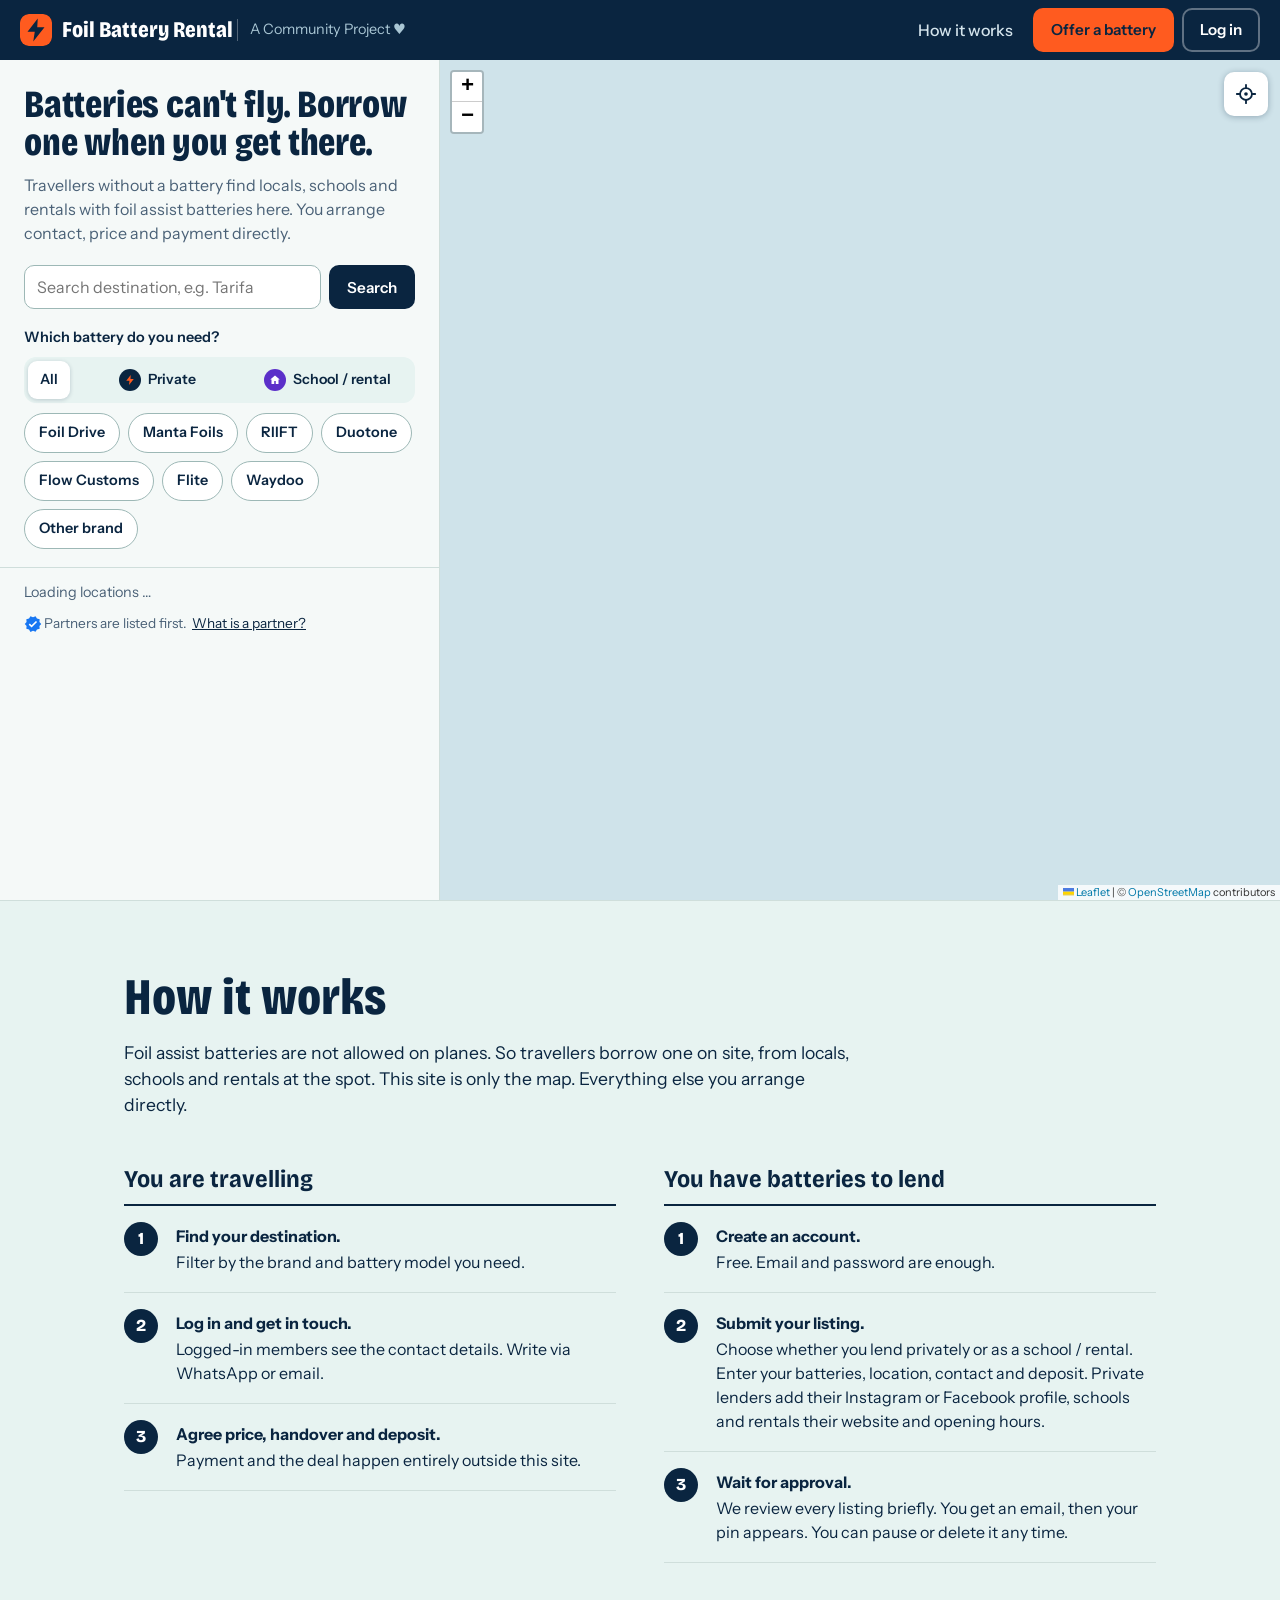
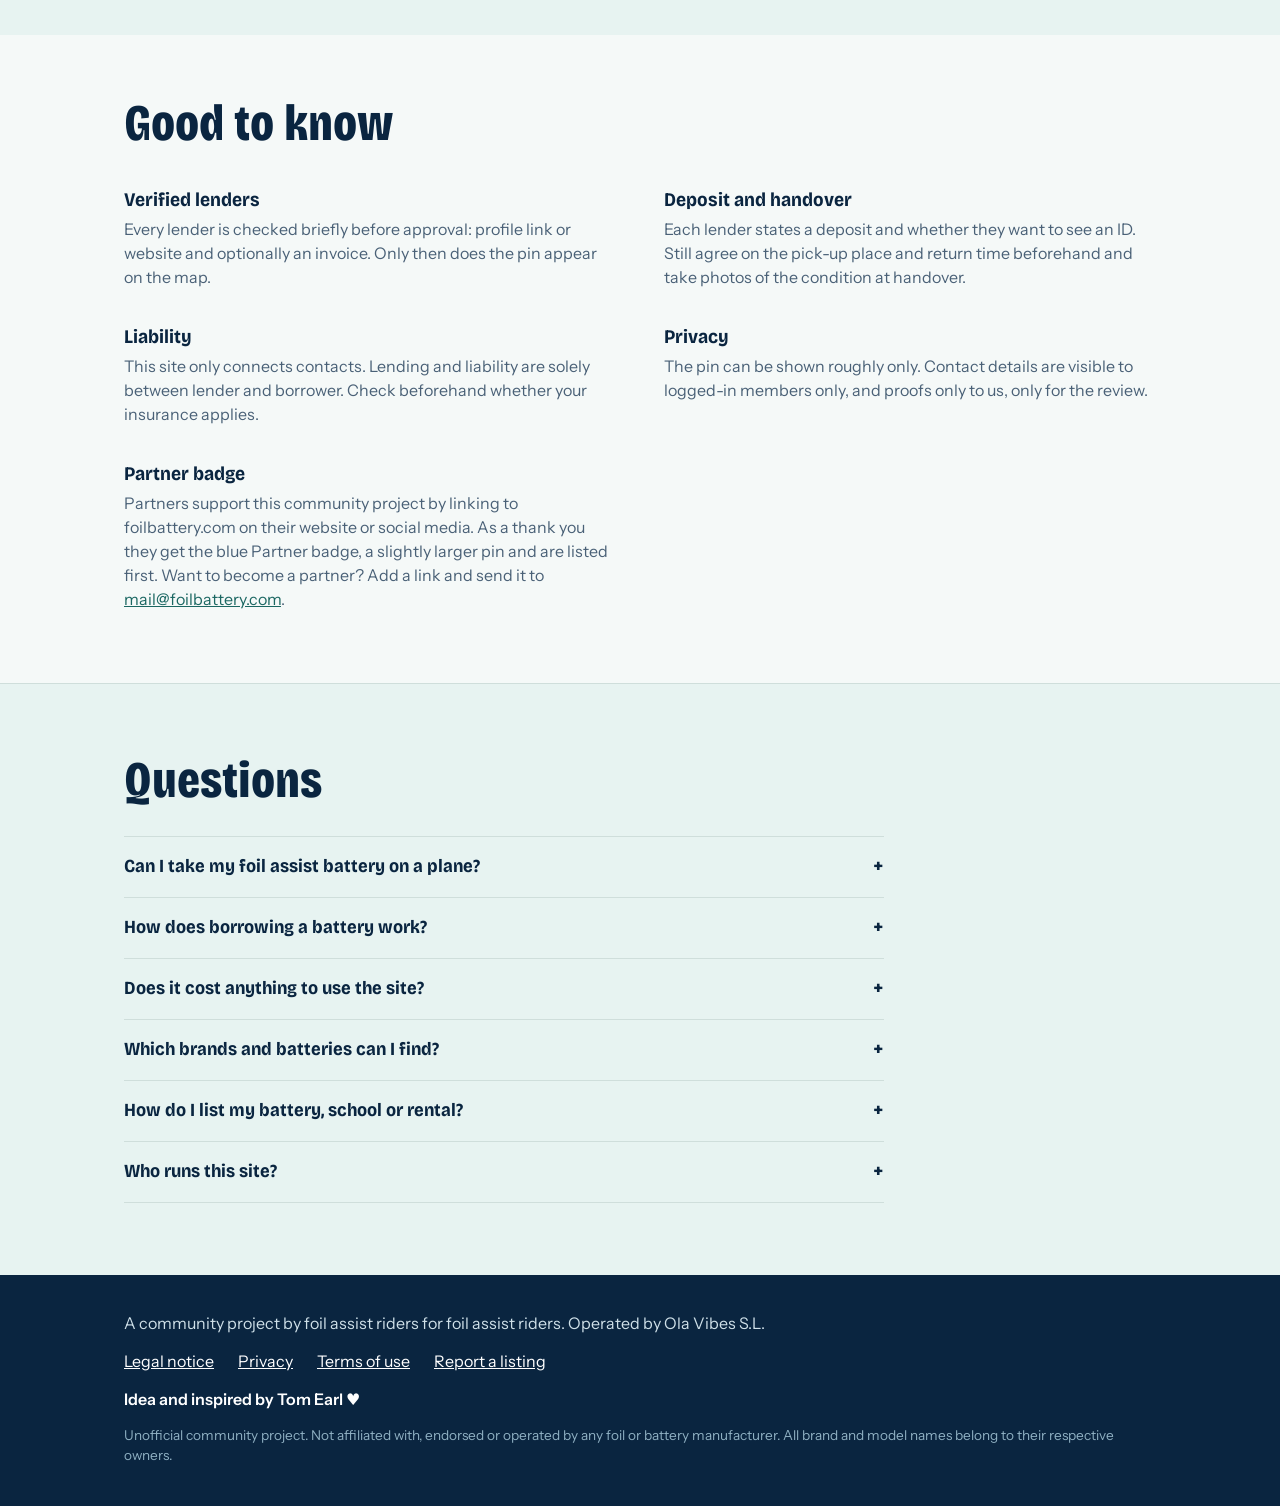
==== previewfordominic/index.html @ 401e4821 "Coming soon page at the root, site moved to /previewfordominic/ Co-Authored-By: Claude Opus 5.5 <nor" ====
<!doctype html>
<html lang="en">
<head>
  <meta charset="utf-8">
  <meta name="viewport" content="width=device-width, initial-scale=1, viewport-fit=cover">
  <title>Foil Battery Rental – borrow a foil assist battery at your destination</title>
  <meta name="description" content="Foil assist batteries can&#x27;t go on a plane. Find verified owners, schools and rentals on this map who lend a battery at your holiday spot – Foil Drive, Manta, RIIFT, Duotone, Flite, Waydoo and more.">
  <meta name="theme-color" content="#0a2540">
  <meta name="robots" content="noindex, nofollow">
  <link rel="canonical" href="https://foilbattery.com/previewfordominic/">
  <meta property="og:type" content="website">
  <meta property="og:site_name" content="Foil Battery Rental">
  <meta property="og:url" content="https://foilbattery.com/previewfordominic/">
  <meta property="og:title" content="Foil Battery Rental – A Community Project">
  <meta property="og:description" content="Foil assist batteries can't fly. Find locals, schools and rentals who lend a battery at your destination.">
  <meta property="og:image" content="https://foilbattery.com/previewfordominic/assets/img/og-image.png">
  <meta property="og:image:width" content="1200">
  <meta property="og:image:height" content="630">
  <meta name="twitter:card" content="summary_large_image">
  <link rel="icon" href="assets/img/favicon.svg" type="image/svg+xml">
  <link rel="stylesheet" href="assets/vendor/leaflet/leaflet.css">
  <link rel="stylesheet" href="assets/vendor/markercluster/MarkerCluster.css">
  <link rel="stylesheet" href="assets/css/fonts.css">
  <link rel="stylesheet" href="assets/css/app.css">
</head>
<body>
  <a class="skip" href="#map" data-i18n="skip">Skip to map</a>

  <header class="topbar">
    <a class="brand" href="#top" data-i18n-attr="aria-label:brand.aria" aria-label="Foil Battery Rental, home">
      <img src="assets/img/favicon.svg" alt="" width="32" height="32">
      <span class="brand-text">
        <span class="brand-name">Foil Battery Rental</span>
        <span class="brand-sub" data-i18n="brand.sub">A Community Project ♥</span>
      </span>
    </a>
    <nav class="nav" data-i18n-attr="aria-label:nav.aria" aria-label="Main navigation">
      <a class="nav-link" href="#so-gehts" data-i18n="nav.how">How it works</a>
      <span class="who" id="who" hidden></span>
      <button type="button" class="btn btn-accent" id="btn-offer"><span class="long" data-i18n="nav.offer">Offer a battery</span><span class="short" data-i18n="nav.offer_s">Offer</span></button>
      <button type="button" class="btn btn-ghost" id="btn-account" data-i18n="nav.login">Log in</button>
    </nav>
  </header>

  <div class="demo-banner" id="demo-banner" hidden>
    <p data-i18n-html="demo.banner"><strong>Demo mode.</strong> The locations are made up and your entries stay in this browser only. For live use, add Supabase to <code>assets/js/config.js</code>.</p>
    <button type="button" class="link-btn" id="demo-close" data-i18n="demo.hide">Hide</button>
  </div>

  <main class="shell" id="top" data-view="map">
    <aside class="panel" id="panel" data-i18n-attr="aria-label:panel.aria" aria-label="Search and results">
      <div class="panel-top">
        <div class="intro">
          <h1 data-i18n="intro.h1">Batteries can't fly. Borrow one when you get there.</h1>
          <p data-i18n="intro.p">Travellers without a battery find locals, schools and rentals with foil assist batteries here. You arrange contact, price and payment directly.</p>
        </div>

        <form class="search" id="search" role="search" autocomplete="off">
          <label class="sr-only" for="q" data-i18n="search.label">Search destination</label>
          <input class="input" id="q" name="q" type="search" data-i18n-attr="placeholder:search.ph" placeholder="Search destination, e.g. Tarifa" enterkeyhint="search">
          <button class="btn btn-primary" id="search-btn" type="submit" data-i18n="search.btn">Search</button>
        </form>
        <p class="search-msg" id="search-msg" role="status" hidden></p>

        <fieldset class="filters" id="filters">
          <legend data-i18n="filters.legend">Which battery do you need?</legend>
          <div class="kind-seg" id="kind-seg" role="radiogroup" data-i18n-attr="aria-label:filters.kind" aria-label="Lender type">
            <label><input type="radio" name="kind-filter" value="" checked><span data-i18n="kind.all">All</span></label>
            <label><input type="radio" name="kind-filter" value="private"><span><i class="dot dot-private"><svg viewBox="0 0 24 24" aria-hidden="true"><path fill="currentColor" d="M13.4 2 4.5 13.6H11L10 22l9.5-12H13z"/></svg></i><span data-i18n="kind.private">Private</span></span></label>
            <label><input type="radio" name="kind-filter" value="pro"><span><i class="dot dot-pro"><svg viewBox="0 0 24 24" aria-hidden="true"><path fill="currentColor" d="M12 3 2.5 11H5v9h5.5v-6h3v6H19v-9h2.5z"/></svg></i><span data-i18n="kind.pro">School / rental</span></span></label>
          </div>
          <div class="chips" id="brand-chips" role="group" data-i18n-attr="aria-label:filters.brand" aria-label="Brand"></div>
          <div class="chips chips-models" id="model-chips" role="group" data-i18n-attr="aria-label:filters.model" aria-label="Model" hidden></div>
        </fieldset>
      </div>

      <div class="list-wrap" id="list-wrap">
        <div class="results-head">
          <p id="count" role="status">Lade Standorte …</p>
          <button type="button" class="link-btn" id="reset-filters" data-i18n="filters.reset" hidden>Reset filters</button>
        </div>
        <p class="partner-note" id="partner-note" hidden><span class="partner-badge" id="partner-note-icon" aria-hidden="true"></span> <span data-i18n="partner.list_note">Partners are listed first.</span> <a href="#know-partner" data-i18n="partner.more">What is a partner?</a></p>
        <div class="list-status" id="list-status" hidden></div>
        <ol class="list" id="list"></ol>
      </div>
    </aside>

    <section class="mapwrap" data-i18n-attr="aria-label:map.aria" aria-label="Map of rental locations">
      <div id="map" role="application" data-i18n-attr="aria-label:map.label" aria-label="Map"></div>
      <button type="button" class="map-btn" id="locate" data-i18n-attr="aria-label:map.locate;title:map.locate_title" aria-label="Jump to my location" title="My location"></button>
    </section>

    <button type="button" class="view-toggle" id="view-toggle"></button>

    <article class="detail" id="detail" aria-labelledby="detail-title" hidden></article>
  </main>

  <section class="info" id="so-gehts" aria-labelledby="info-title">
    <div class="info-inner">
      <h2 id="info-title" data-i18n="info.title">How it works</h2>
      <p class="info-lead" data-i18n="info.lead">Foil assist batteries are not allowed on planes. So travellers borrow one on site, from locals, schools and rentals at the spot. This site is only the map. Everything else you arrange directly.</p>

      <div class="flows">
        <div class="flow">
          <h3 data-i18n="flow.travel.h">You are travelling</h3>
          <ol class="steps">
            <li><strong data-i18n="flow.travel.1h">Find your destination.</strong> <span data-i18n="flow.travel.1p">Filter by the brand and battery model you need.</span></li>
            <li><strong data-i18n="flow.travel.2h">Log in and get in touch.</strong> <span data-i18n="flow.travel.2p">Logged-in members see the contact details. Write via WhatsApp or email.</span></li>
            <li><strong data-i18n="flow.travel.3h">Agree price, handover and deposit.</strong> <span data-i18n="flow.travel.3p">Payment and the deal happen entirely outside this site.</span></li>
          </ol>
        </div>
        <div class="flow">
          <h3 data-i18n="flow.local.h">You have batteries to lend</h3>
          <ol class="steps">
            <li><strong data-i18n="flow.local.1h">Create an account.</strong> <span data-i18n="flow.local.1p">Free. Email and password are enough.</span></li>
            <li><strong data-i18n="flow.local.2h">Submit your listing.</strong> <span data-i18n="flow.local.2p">Choose whether you lend privately or as a school / rental. Enter your batteries, location, contact and deposit. Private lenders add their Instagram or Facebook profile, schools and rentals their website and opening hours.</span></li>
            <li><strong data-i18n="flow.local.3h">Wait for approval.</strong> <span data-i18n="flow.local.3p">We review every listing briefly. You get an email, then your pin appears. You can pause or delete it any time.</span></li>
          </ol>
        </div>
      </div>
    </div>
  </section>

  <section class="know" aria-labelledby="know-title">
    <div class="info-inner">
      <h2 id="know-title" data-i18n="know.title">Good to know</h2>
      <dl class="know-grid">
        <div>
          <dt data-i18n="know.verified.dt">Verified lenders</dt>
          <dd data-i18n="know.verified.dd">Every lender is checked briefly before approval: profile link or website and optionally an invoice. Only then does the pin appear on the map.</dd>
        </div>
        <div>
          <dt data-i18n="know.deposit.dt">Deposit and handover</dt>
          <dd data-i18n="know.deposit.dd">Each lender states a deposit and whether they want to see an ID. Still agree on the pick-up place and return time beforehand and take photos of the condition at handover.</dd>
        </div>
        <div>
          <dt data-i18n="know.liability.dt">Liability</dt>
          <dd data-i18n="know.liability.dd">This site only connects contacts. Lending and liability are solely between lender and borrower. Check beforehand whether your insurance applies.</dd>
        </div>
        <div>
          <dt data-i18n="know.privacy.dt">Privacy</dt>
          <dd data-i18n="know.privacy.dd">The pin can be shown roughly only. Contact details are visible to logged-in members only, and proofs only to us, only for the review.</dd>
        </div>
        <div id="know-partner" hidden>
          <dt data-i18n="know.partner.dt">Partner badge</dt>
          <dd data-i18n-html="know.partner.dd">Partners support this community project by linking to foilbattery.com on their website or social media. As a thank you they get the blue Partner badge, a slightly larger pin and are listed first. Want to become a partner? Add a link and send it to <a href="mailto:mail@foilbattery.com">mail@foilbattery.com</a>.</dd>
        </div>
      </dl>
    </div>
  </section>

  <section class="faq" aria-labelledby="faq-title">
    <div class="info-inner">
      <h2 id="faq-title">Questions</h2>
      <div class="faq-list">
        <details>
          <summary>Can I take my foil assist battery on a plane?</summary>
          <p>Usually not. Foil assist batteries are lithium-ion packs far above what airlines allow (typically 100 Wh, or 160 Wh with airline approval). That is why riders borrow a battery at their destination instead.</p>
        </details>
        <details>
          <summary>How does borrowing a battery work?</summary>
          <p>Search your destination on the map and filter by brand and battery model. Log in to see the lender&#x27;s contact details, then message them via WhatsApp or email. Price, deposit and handover are agreed directly between you.</p>
        </details>
        <details>
          <summary>Does it cost anything to use the site?</summary>
          <p>No. Searching, listing and contacting lenders is free. This site takes no fees and handles no payments.</p>
        </details>
        <details>
          <summary>Which brands and batteries can I find?</summary>
          <p>Foil Drive, Manta Foils, RIIFT, Duotone, Flow Customs, Flite, Waydoo and other foil assist and eFoil batteries. Lenders can also add models that are not in the list.</p>
        </details>
        <details>
          <summary>How do I list my battery, school or rental?</summary>
          <p>Create a free account, choose private or school / rental, and add your batteries, location and contact details. We review every listing by hand before it appears on the map.</p>
        </details>
        <details>
          <summary>Who runs this site?</summary>
          <p>An unofficial community project by foil assist riders, operated by Ola Vibes S.L. in El Médano, Tenerife. It is not affiliated with any manufacturer.</p>
        </details>
      </div>
    </div>
  </section>

  <footer class="footer">
    <div class="info-inner footer-inner">
      <p data-i18n="footer.tag">A community project by foil assist riders for foil assist riders. Operated by Ola Vibes S.L.</p>
      <ul class="footer-links">
        <li><a href="impressum.html" data-i18n="footer.imprint">Legal notice</a></li>
        <li><a href="datenschutz.html" data-i18n="footer.privacy">Privacy</a></li>
        <li><a href="terms.html" data-i18n="footer.terms">Terms of use</a></li>
        <li id="report-li" hidden><a id="report-link" href="#" data-i18n="footer.report">Report a listing</a></li>
      </ul>
      <p class="footer-dedication" data-i18n="footer.dedication">Idea and inspired by Tom Earl ♥</p>
      <p class="footer-small" data-i18n="footer.marks">Unofficial community project. Not affiliated with, endorsed or operated by any foil or battery manufacturer. All brand and model names belong to their respective owners.</p>
    </div>
  </footer>

  <!-- Anmelden / Registrieren -->
  <dialog id="dlg-auth" aria-labelledby="auth-title">
    <form class="dlg" id="auth-form" novalidate>
      <div class="dlg-head">
        <h2 id="auth-title">Log in</h2>
        <button type="button" class="icon-btn" data-close data-i18n-attr="aria-label:auth.close" aria-label="Close"></button>
      </div>
      <div class="dlg-body">
        <p class="muted" id="auth-intro" hidden></p>
        <div class="seg" id="auth-seg" role="radiogroup" data-i18n-attr="aria-label:auth.seg_aria" aria-label="Log in or sign up">
          <label><input type="radio" name="auth-mode" value="login" checked><span data-i18n="auth.tab.login">Log in</span></label>
          <label><input type="radio" name="auth-mode" value="signup"><span data-i18n="auth.tab.signup">Sign up</span></label>
        </div>
        <div class="field" id="fld-email">
          <label for="auth-email" data-i18n="auth.email">Email</label>
          <input class="input" id="auth-email" type="email" autocomplete="email" inputmode="email" aria-describedby="err-auth-email">
          <p class="err" id="err-auth-email" hidden></p>
        </div>
        <div class="field" id="fld-pw">
          <label for="auth-pw" id="auth-pw-label" data-i18n="auth.pw">Password</label>
          <input class="input" id="auth-pw" type="password" autocomplete="current-password" aria-describedby="hint-auth-pw err-auth-pw">
          <p class="hint" id="hint-auth-pw" data-i18n="auth.pw_hint">At least 8 characters.</p>
          <p class="err" id="err-auth-pw" hidden></p>
        </div>
        <div class="terms" id="fld-terms" hidden>
          <label class="check check-plain">
            <input type="checkbox" id="auth-terms" aria-describedby="err-auth-terms">
            <span data-i18n-html="auth.terms">I understand: this site only connects contacts. Lending, payment and liability are solely between users, Ola Vibes S.L. is not involved. I accept the <a href="terms.html" target="_blank" rel="noopener">terms of use</a> and the <a href="datenschutz.html" target="_blank" rel="noopener">privacy policy</a>.</span>
          </label>
          <p class="err" id="err-auth-terms" hidden></p>
        </div>
        <p class="msg" id="auth-msg" role="status" hidden></p>
        <button type="button" class="link-btn" id="auth-forgot" data-i18n="auth.forgot">Forgot password?</button>
      </div>
      <div class="dlg-foot">
        <button type="submit" class="btn btn-primary" id="auth-submit">Log in</button>
      </div>
    </form>
  </dialog>

  <!-- Angebot anlegen / bearbeiten -->
  <dialog id="dlg-offer" aria-labelledby="offer-title">
    <form class="dlg" id="offer-form" novalidate>
      <div class="dlg-head">
        <h2 id="offer-title">Offer batteries</h2>
        <button type="button" class="icon-btn" data-close data-i18n-attr="aria-label:auth.close" aria-label="Close"></button>
      </div>

      <div class="dlg-body">
        <div class="status-box" id="offer-status" role="status" hidden></div>

        <section class="sect" aria-labelledby="s-kind">
          <h3 id="s-kind" data-i18n="offer.kind.h">Who is lending?</h3>
          <div class="kind-pick" id="kind-pick" role="radiogroup" aria-labelledby="s-kind">
            <label class="kind-opt">
              <input type="radio" name="offer-kind" value="private" checked>
              <span><strong><i class="dot dot-private"><svg viewBox="0 0 24 24" aria-hidden="true"><path fill="currentColor" d="M13.4 2 4.5 13.6H11L10 22l9.5-12H13z"/></svg></i><span data-i18n="offer.kind.private">Private</span></strong>
                <small data-i18n="offer.kind.private_hint">I lend my own batteries.</small></span>
            </label>
            <label class="kind-opt">
              <input type="radio" name="offer-kind" value="pro">
              <span><strong><i class="dot dot-pro"><svg viewBox="0 0 24 24" aria-hidden="true"><path fill="currentColor" d="M12 3 2.5 11H5v9h5.5v-6h3v6H19v-9h2.5z"/></svg></i><span data-i18n="offer.kind.pro">School / rental</span></strong>
                <small data-i18n="offer.kind.pro_hint">I run a foil school or a rental.</small></span>
            </label>
          </div>
        </section>

        <section class="sect" aria-labelledby="s-bat">
          <h3 id="s-bat" data-i18n="offer.bat.h">Which batteries do you lend?</h3>
          <p class="hint" data-i18n="offer.bat.hint">Choose brand and model. Prices are optional; without a price the map shows “On request”.</p>
          <div class="field field-inline">
            <label for="f-currency" data-i18n="offer.currency">Currency</label>
            <select class="input" id="f-currency"></select>
          </div>
          <div class="bat-rows" id="bat-rows"></div>
          <button type="button" class="btn btn-quiet bat-add" id="bat-add" data-i18n="offer.bat.add">Add another battery</button>
          <p class="err" id="err-batteries" hidden></p>
        </section>

        <section class="sect" aria-labelledby="s-dep">
          <h3 id="s-dep" data-i18n="offer.dep.h">Deposit</h3>
          <p class="hint" data-i18n="offer.dep.hint">Leave empty = by arrangement. 0 = no deposit.</p>
          <div class="field field-inline">
            <label for="f-deposit" data-i18n="offer.dep.amount">Deposit amount</label>
            <div class="money money-wide">
              <input class="input" id="f-deposit" type="text" inputmode="decimal" autocomplete="off" aria-describedby="err-deposit">
              <span id="deposit-unit"></span>
            </div>
          </div>
          <p class="err" id="err-deposit" hidden></p>
          <label class="check">
            <input type="checkbox" id="f-idcheck">
            <span><span data-i18n="offer.dep.id">ID is shown at handover</span>
              <small data-i18n="offer.dep.id_hint">The borrower shows their ID at handover. You do not keep it.</small>
            </span>
          </label>
        </section>

        <section class="sect" aria-labelledby="s-loc">
          <h3 id="s-loc" data-i18n="offer.loc.h">Where is it?</h3>
          <p class="hint" data-i18n="offer.loc.hint">Search for a place or tap the map. Do not put the pin on your front door, the area is enough.</p>
          <div class="pick-search">
            <label class="sr-only" for="f-search" data-i18n="offer.loc.search_label">Search place or address</label>
            <input class="input" id="f-search" type="search" data-i18n-attr="placeholder:offer.loc.search_label" placeholder="Search place or address" autocomplete="off">
            <button type="button" class="btn btn-quiet" id="btn-pick-search" data-i18n="offer.loc.search_btn">Search</button>
            <button type="button" class="btn btn-quiet" id="btn-pick-locate" data-i18n="offer.loc.locate">My location</button>
          </div>
          <p class="hint" id="pick-msg" role="status" hidden></p>
          <div id="pick-map" data-i18n-attr="aria-label:offer.loc.map_aria" aria-label="Map for placing the pin"></div>
          <p class="err" id="err-location" hidden></p>

          <div class="field">
            <label for="f-place" data-i18n="offer.place.label">Display name of the place</label>
            <input class="input" id="f-place" type="text" maxlength="120" data-i18n-attr="placeholder:offer.place.ph" placeholder="e.g. Tarifa, Spain" aria-describedby="err-place">
            <p class="err" id="err-place" hidden></p>
          </div>
          <label class="check">
            <input type="checkbox" id="f-approx" checked>
            <span><span data-i18n="offer.approx.label">Show approximate location</span>
              <small data-i18n="offer.approx.hint">On saving, the pin is moved randomly by 200 to 600 m. You share the exact meeting point in chat.</small>
            </span>
          </label>
        </section>

        <section class="sect" aria-labelledby="s-contact">
          <h3 id="s-contact" data-i18n="offer.contact.h">How can people reach you?</h3>
          <p class="hint" data-i18n="offer.contact.hint">At least one of the two. Only logged-in members see your contact details.</p>
          <div class="field">
            <label for="f-wa" data-i18n="offer.wa.label">WhatsApp number</label>
            <input class="input" id="f-wa" type="tel" autocomplete="tel" placeholder="+49 170 1234567" aria-describedby="err-wa">
            <p class="err" id="err-wa" hidden></p>
          </div>
          <div class="field">
            <label for="f-mail" data-i18n="offer.mail.label">Email</label>
            <input class="input" id="f-mail" type="email" autocomplete="email" inputmode="email" aria-describedby="err-mail">
            <p class="err" id="err-mail" hidden></p>
          </div>
          <p class="err" id="err-contact" hidden></p>
        </section>

        <section class="sect" id="sect-pro" aria-labelledby="s-pro" hidden>
          <h3 id="s-pro" data-i18n="offer.pro.h">Your business</h3>
          <p class="hint" data-i18n="offer.pro.hint">Everyone can see these details.</p>
          <div class="field">
            <label for="f-website" data-i18n="offer.pro.website">Website</label>
            <input class="input" id="f-website" type="url" inputmode="url" autocomplete="url" autocapitalize="off" spellcheck="false" placeholder="https://…" maxlength="300" aria-describedby="err-website">
            <p class="err" id="err-website" hidden></p>
          </div>
          <div class="field">
            <label for="f-hours" data-i18n="offer.pro.hours">Opening hours</label>
            <textarea class="input" id="f-hours" rows="2" maxlength="300" data-i18n-attr="placeholder:offer.pro.hours_ph" placeholder="e.g. Mon–Sat 9 am – 6 pm, by arrangement in winter" aria-describedby="err-hours"></textarea>
            <p class="err" id="err-hours" hidden></p>
          </div>
        </section>

        <section class="sect" aria-labelledby="s-proof">
          <h3 id="s-proof" data-i18n="offer.proof.h">Verification</h3>
          <p class="hint" id="proof-hint" data-i18n="offer.proof.hint">So we can see that you really have foil assist batteries. Only we see this, never other users.</p>
          <div class="field">
            <label for="f-proof"><span data-i18n="offer.proof.url.label">Instagram or Facebook profile</span> <span class="opt" id="proof-opt" data-i18n="offer.opt" hidden>(optional)</span></label>
            <input class="input" id="f-proof" type="url" inputmode="url" autocomplete="off" autocapitalize="off" spellcheck="false" placeholder="https://instagram.com/…" aria-describedby="hint-proof err-proof">
            <p class="hint" id="hint-proof" data-i18n="offer.proof.url.hint">Ideally a profile where you can be seen with your battery.</p>
            <p class="err" id="err-proof" hidden></p>
          </div>
          <div class="field">
            <label for="f-file"><span data-i18n="offer.proof.file.label">Invoice from the manufacturer or your dealer</span> <span class="opt" data-i18n="offer.opt">(optional)</span></label>
            <input class="input input-file" id="f-file" type="file" accept="application/pdf,image/jpeg,image/png,.pdf,.jpg,.jpeg,.png" aria-describedby="hint-file err-file">
            <p class="hint" id="hint-file" data-i18n="offer.proof.file.hint">PDF, JPG or PNG, max. 5 MB. Your name must be on it. We delete the file after the review.</p>
            <p class="hint" id="file-current" hidden></p>
            <p class="err" id="err-file" hidden></p>
          </div>
        </section>

        <section class="sect" aria-labelledby="s-info">
          <h3 id="s-info" data-i18n="offer.info.h">What should borrowers know?</h3>
          <div class="field">
            <label for="f-name" id="lbl-name" data-i18n="offer.name.label">Display name</label>
            <input class="input" id="f-name" type="text" maxlength="60" autocomplete="nickname" data-i18n-attr="placeholder:offer.name.ph" placeholder="e.g. Lukas" aria-describedby="err-name">
            <p class="err" id="err-name" hidden></p>
          </div>
          <div class="field">
            <label for="f-notes"><span data-i18n="offer.notes.label">Notes</span> <span class="opt" data-i18n="offer.opt">(optional)</span></label>
            <textarea class="input" id="f-notes" rows="4" maxlength="600" data-i18n-attr="placeholder:offer.notes.ph" placeholder="Pick-up or delivery, times, charger, languages …" aria-describedby="err-notes"></textarea>
            <p class="err" id="err-notes" hidden></p>
          </div>
          <label class="check">
            <input type="checkbox" id="f-active" checked>
            <span><span data-i18n="offer.active.label">Listing is visible</span>
              <small data-i18n="offer.active.hint">Switch off while your batteries are not available.</small>
            </span>
          </label>
        </section>

        <p class="msg msg-error" id="offer-error" role="alert" hidden></p>
      </div>

      <div class="dlg-foot">
        <button type="button" class="btn btn-danger" id="offer-delete" data-i18n="offer.delete" hidden>Delete listing</button>
        <span class="spacer"></span>
        <button type="button" class="btn btn-quiet" data-close data-i18n="offer.cancel">Cancel</button>
        <button type="submit" class="btn btn-primary" id="offer-save">Antrag senden</button>
      </div>
    </form>
  </dialog>

  <div class="toast" id="toast" role="status" aria-live="polite"></div>

  <noscript><p class="noscript">This site needs JavaScript to show the map.</p></noscript>

  <script src="assets/vendor/leaflet/leaflet.js"></script>
  <script src="assets/vendor/markercluster/leaflet.markercluster.js"></script>
  <script src="assets/vendor/supabase/supabase.js"></script>
  <script src="assets/js/config.js"></script>
  <script src="assets/js/i18n.js"></script>
  <script src="assets/js/catalog.js"></script>
  <script src="assets/js/store-demo.js"></script>
  <script src="assets/js/store-supabase.js"></script>
  <script src="assets/js/app.js"></script>
</body>
</html>
---- previewfordominic/assets/vendor/leaflet/leaflet.css ----
/* required styles */

.leaflet-pane,
.leaflet-tile,
.leaflet-marker-icon,
.leaflet-marker-shadow,
.leaflet-tile-container,
.leaflet-pane > svg,
.leaflet-pane > canvas,
.leaflet-zoom-box,
.leaflet-image-layer,
.leaflet-layer {
	position: absolute;
	left: 0;
	top: 0;
	}
.leaflet-container {
	overflow: hidden;
	}
.leaflet-tile,
.leaflet-marker-icon,
.leaflet-marker-shadow {
	-webkit-user-select: none;
	   -moz-user-select: none;
	        user-select: none;
	  -webkit-user-drag: none;
	}
/* Prevents IE11 from highlighting tiles in blue */
.leaflet-tile::selection {
	background: transparent;
}
/* Safari renders non-retina tile on retina better with this, but Chrome is worse */
.leaflet-safari .leaflet-tile {
	image-rendering: -webkit-optimize-contrast;
	}
/* hack that prevents hw layers "stretching" when loading new tiles */
.leaflet-safari .leaflet-tile-container {
	width: 1600px;
	height: 1600px;
	-webkit-transform-origin: 0 0;
	}
.leaflet-marker-icon,
.leaflet-marker-shadow {
	display: block;
	}
/* .leaflet-container svg: reset svg max-width decleration shipped in Joomla! (joomla.org) 3.x */
/* .leaflet-container img: map is broken in FF if you have max-width: 100% on tiles */
.leaflet-container .leaflet-overlay-pane svg {
	max-width: none !important;
	max-height: none !important;
	}
.leaflet-container .leaflet-marker-pane img,
.leaflet-container .leaflet-shadow-pane img,
.leaflet-container .leaflet-tile-pane img,
.leaflet-container img.leaflet-image-layer,
.leaflet-container .leaflet-tile {
	max-width: none !important;
	max-height: none !important;
	width: auto;
	padding: 0;
	}

.leaflet-container img.leaflet-tile {
	/* See: https://bugs.chromium.org/p/chromium/issues/detail?id=600120 */
	mix-blend-mode: plus-lighter;
}

.leaflet-container.leaflet-touch-zoom {
	-ms-touch-action: pan-x pan-y;
	touch-action: pan-x pan-y;
	}
.leaflet-container.leaflet-touch-drag {
	-ms-touch-action: pinch-zoom;
	/* Fallback for FF which doesn't support pinch-zoom */
	touch-action: none;
	touch-action: pinch-zoom;
}
.leaflet-container.leaflet-touch-drag.leaflet-touch-zoom {
	-ms-touch-action: none;
	touch-action: none;
}
.leaflet-container {
	-webkit-tap-highlight-color: transparent;
}
.leaflet-container a {
	-webkit-tap-highlight-color: rgba(51, 181, 229, 0.4);
}
.leaflet-tile {
	filter: inherit;
	visibility: hidden;
	}
.leaflet-tile-loaded {
	visibility: inherit;
	}
.leaflet-zoom-box {
	width: 0;
	height: 0;
	-moz-box-sizing: border-box;
	     box-sizing: border-box;
	z-index: 800;
	}
/* workaround for https://bugzilla.mozilla.org/show_bug.cgi?id=888319 */
.leaflet-overlay-pane svg {
	-moz-user-select: none;
	}

.leaflet-pane         { z-index: 400; }

.leaflet-tile-pane    { z-index: 200; }
.leaflet-overlay-pane { z-index: 400; }
.leaflet-shadow-pane  { z-index: 500; }
.leaflet-marker-pane  { z-index: 600; }
.leaflet-tooltip-pane   { z-index: 650; }
.leaflet-popup-pane   { z-index: 700; }

.leaflet-map-pane canvas { z-index: 100; }
.leaflet-map-pane svg    { z-index: 200; }

.leaflet-vml-shape {
	width: 1px;
	height: 1px;
	}
.lvml {
	behavior: url(#default#VML);
	display: inline-block;
	position: absolute;
	}


/* control positioning */

.leaflet-control {
	position: relative;
	z-index: 800;
	pointer-events: visiblePainted; /* IE 9-10 doesn't have auto */
	pointer-events: auto;
	}
.leaflet-top,
.leaflet-bottom {
	position: absolute;
	z-index: 1000;
	pointer-events: none;
	}
.leaflet-top {
	top: 0;
	}
.leaflet-right {
	right: 0;
	}
.leaflet-bottom {
	bottom: 0;
	}
.leaflet-left {
	left: 0;
	}
.leaflet-control {
	float: left;
	clear: both;
	}
.leaflet-right .leaflet-control {
	float: right;
	}
.leaflet-top .leaflet-control {
	margin-top: 10px;
	}
.leaflet-bottom .leaflet-control {
	margin-bottom: 10px;
	}
.leaflet-left .leaflet-control {
	margin-left: 10px;
	}
.leaflet-right .leaflet-control {
	margin-right: 10px;
	}


/* zoom and fade animations */

.leaflet-fade-anim .leaflet-popup {
	opacity: 0;
	-webkit-transition: opacity 0.2s linear;
	   -moz-transition: opacity 0.2s linear;
	        transition: opacity 0.2s linear;
	}
.leaflet-fade-anim .leaflet-map-pane .leaflet-popup {
	opacity: 1;
	}
.leaflet-zoom-animated {
	-webkit-transform-origin: 0 0;
	    -ms-transform-origin: 0 0;
	        transform-origin: 0 0;
	}
svg.leaflet-zoom-animated {
	will-change: transform;
}

.leaflet-zoom-anim .leaflet-zoom-animated {
	-webkit-transition: -webkit-transform 0.25s cubic-bezier(0,0,0.25,1);
	   -moz-transition:    -moz-transform 0.25s cubic-bezier(0,0,0.25,1);
	        transition:         transform 0.25s cubic-bezier(0,0,0.25,1);
	}
.leaflet-zoom-anim .leaflet-tile,
.leaflet-pan-anim .leaflet-tile {
	-webkit-transition: none;
	   -moz-transition: none;
	        transition: none;
	}

.leaflet-zoom-anim .leaflet-zoom-hide {
	visibility: hidden;
	}


/* cursors */

.leaflet-interactive {
	cursor: pointer;
	}
.leaflet-grab {
	cursor: -webkit-grab;
	cursor:    -moz-grab;
	cursor:         grab;
	}
.leaflet-crosshair,
.leaflet-crosshair .leaflet-interactive {
	cursor: crosshair;
	}
.leaflet-popup-pane,
.leaflet-control {
	cursor: auto;
	}
.leaflet-dragging .leaflet-grab,
.leaflet-dragging .leaflet-grab .leaflet-interactive,
.leaflet-dragging .leaflet-marker-draggable {
	cursor: move;
	cursor: -webkit-grabbing;
	cursor:    -moz-grabbing;
	cursor:         grabbing;
	}

/* marker & overlays interactivity */
.leaflet-marker-icon,
.leaflet-marker-shadow,
.leaflet-image-layer,
.leaflet-pane > svg path,
.leaflet-tile-container {
	pointer-events: none;
	}

.leaflet-marker-icon.leaflet-interactive,
.leaflet-image-layer.leaflet-interactive,
.leaflet-pane > svg path.leaflet-interactive,
svg.leaflet-image-layer.leaflet-interactive path {
	pointer-events: visiblePainted; /* IE 9-10 doesn't have auto */
	pointer-events: auto;
	}

/* visual tweaks */

.leaflet-container {
	background: #ddd;
	outline-offset: 1px;
	}
.leaflet-container a {
	color: #0078A8;
	}
.leaflet-zoom-box {
	border: 2px dotted #38f;
	background: rgba(255,255,255,0.5);
	}


/* general typography */
.leaflet-container {
	font-family: "Helvetica Neue", Arial, Helvetica, sans-serif;
	font-size: 12px;
	font-size: 0.75rem;
	line-height: 1.5;
	}


/* general toolbar styles */

.leaflet-bar {
	box-shadow: 0 1px 5px rgba(0,0,0,0.65);
	border-radius: 4px;
	}
.leaflet-bar a {
	background-color: #fff;
	border-bottom: 1px solid #ccc;
	width: 26px;
	height: 26px;
	line-height: 26px;
	display: block;
	text-align: center;
	text-decoration: none;
	color: black;
	}
.leaflet-bar a,
.leaflet-control-layers-toggle {
	background-position: 50% 50%;
	background-repeat: no-repeat;
	display: block;
	}
.leaflet-bar a:hover,
.leaflet-bar a:focus {
	background-color: #f4f4f4;
	}
.leaflet-bar a:first-child {
	border-top-left-radius: 4px;
	border-top-right-radius: 4px;
	}
.leaflet-bar a:last-child {
	border-bottom-left-radius: 4px;
	border-bottom-right-radius: 4px;
	border-bottom: none;
	}
.leaflet-bar a.leaflet-disabled {
	cursor: default;
	background-color: #f4f4f4;
	color: #bbb;
	}

.leaflet-touch .leaflet-bar a {
	width: 30px;
	height: 30px;
	line-height: 30px;
	}
.leaflet-touch .leaflet-bar a:first-child {
	border-top-left-radius: 2px;
	border-top-right-radius: 2px;
	}
.leaflet-touch .leaflet-bar a:last-child {
	border-bottom-left-radius: 2px;
	border-bottom-right-radius: 2px;
	}

/* zoom control */

.leaflet-control-zoom-in,
.leaflet-control-zoom-out {
	font: bold 18px 'Lucida Console', Monaco, monospace;
	text-indent: 1px;
	}

.leaflet-touch .leaflet-control-zoom-in, .leaflet-touch .leaflet-control-zoom-out  {
	font-size: 22px;
	}


/* layers control */

.leaflet-control-layers {
	box-shadow: 0 1px 5px rgba(0,0,0,0.4);
	background: #fff;
	border-radius: 5px;
	}
.leaflet-control-layers-toggle {
	background-image: url(images/layers.png);
	width: 36px;
	height: 36px;
	}
.leaflet-retina .leaflet-control-layers-toggle {
	background-image: url(images/layers-2x.png);
	background-size: 26px 26px;
	}
.leaflet-touch .leaflet-control-layers-toggle {
	width: 44px;
	height: 44px;
	}
.leaflet-control-layers .leaflet-control-layers-list,
.leaflet-control-layers-expanded .leaflet-control-layers-toggle {
	display: none;
	}
.leaflet-control-layers-expanded .leaflet-control-layers-list {
	display: block;
	position: relative;
	}
.leaflet-control-layers-expanded {
	padding: 6px 10px 6px 6px;
	color: #333;
	background: #fff;
	}
.leaflet-control-layers-scrollbar {
	overflow-y: scroll;
	overflow-x: hidden;
	padding-right: 5px;
	}
.leaflet-control-layers-selector {
	margin-top: 2px;
	position: relative;
	top: 1px;
	}
.leaflet-control-layers label {
	display: block;
	font-size: 13px;
	font-size: 1.08333em;
	}
.leaflet-control-layers-separator {
	height: 0;
	border-top: 1px solid #ddd;
	margin: 5px -10px 5px -6px;
	}

/* Default icon URLs */
.leaflet-default-icon-path { /* used only in path-guessing heuristic, see L.Icon.Default */
	background-image: url(images/marker-icon.png);
	}


/* attribution and scale controls */

.leaflet-container .leaflet-control-attribution {
	background: #fff;
	background: rgba(255, 255, 255, 0.8);
	margin: 0;
	}
.leaflet-control-attribution,
.leaflet-control-scale-line {
	padding: 0 5px;
	color: #333;
	line-height: 1.4;
	}
.leaflet-control-attribution a {
	text-decoration: none;
	}
.leaflet-control-attribution a:hover,
.leaflet-control-attribution a:focus {
	text-decoration: underline;
	}
.leaflet-attribution-flag {
	display: inline !important;
	vertical-align: baseline !important;
	width: 1em;
	height: 0.6669em;
	}
.leaflet-left .leaflet-control-scale {
	margin-left: 5px;
	}
.leaflet-bottom .leaflet-control-scale {
	margin-bottom: 5px;
	}
.leaflet-control-scale-line {
	border: 2px solid #777;
	border-top: none;
	line-height: 1.1;
	padding: 2px 5px 1px;
	white-space: nowrap;
	-moz-box-sizing: border-box;
	     box-sizing: border-box;
	background: rgba(255, 255, 255, 0.8);
	text-shadow: 1px 1px #fff;
	}
.leaflet-control-scale-line:not(:first-child) {
	border-top: 2px solid #777;
	border-bottom: none;
	margin-top: -2px;
	}
.leaflet-control-scale-line:not(:first-child):not(:last-child) {
	border-bottom: 2px solid #777;
	}

.leaflet-touch .leaflet-control-attribution,
.leaflet-touch .leaflet-control-layers,
.leaflet-touch .leaflet-bar {
	box-shadow: none;
	}
.leaflet-touch .leaflet-control-layers,
.leaflet-touch .leaflet-bar {
	border: 2px solid rgba(0,0,0,0.2);
	background-clip: padding-box;
	}


/* popup */

.leaflet-popup {
	position: absolute;
	text-align: center;
	margin-bottom: 20px;
	}
.leaflet-popup-content-wrapper {
	padding: 1px;
	text-align: left;
	border-radius: 12px;
	}
.leaflet-popup-content {
	margin: 13px 24px 13px 20px;
	line-height: 1.3;
	font-size: 13px;
	font-size: 1.08333em;
	min-height: 1px;
	}
.leaflet-popup-content p {
	margin: 17px 0;
	margin: 1.3em 0;
	}
.leaflet-popup-tip-container {
	width: 40px;
	height: 20px;
	position: absolute;
	left: 50%;
	margin-top: -1px;
	margin-left: -20px;
	overflow: hidden;
	pointer-events: none;
	}
.leaflet-popup-tip {
	width: 17px;
	height: 17px;
	padding: 1px;

	margin: -10px auto 0;
	pointer-events: auto;

	-webkit-transform: rotate(45deg);
	   -moz-transform: rotate(45deg);
	    -ms-transform: rotate(45deg);
	        transform: rotate(45deg);
	}
.leaflet-popup-content-wrapper,
.leaflet-popup-tip {
	background: white;
	color: #333;
	box-shadow: 0 3px 14px rgba(0,0,0,0.4);
	}
.leaflet-container a.leaflet-popup-close-button {
	position: absolute;
	top: 0;
	right: 0;
	border: none;
	text-align: center;
	width: 24px;
	height: 24px;
	font: 16px/24px Tahoma, Verdana, sans-serif;
	color: #757575;
	text-decoration: none;
	background: transparent;
	}
.leaflet-container a.leaflet-popup-close-button:hover,
.leaflet-container a.leaflet-popup-close-button:focus {
	color: #585858;
	}
.leaflet-popup-scrolled {
	overflow: auto;
	}

.leaflet-oldie .leaflet-popup-content-wrapper {
	-ms-zoom: 1;
	}
.leaflet-oldie .leaflet-popup-tip {
	width: 24px;
	margin: 0 auto;

	-ms-filter: "progid:DXImageTransform.Microsoft.Matrix(M11=0.70710678, M12=0.70710678, M21=-0.70710678, M22=0.70710678)";
	filter: progid:DXImageTransform.Microsoft.Matrix(M11=0.70710678, M12=0.70710678, M21=-0.70710678, M22=0.70710678);
	}

.leaflet-oldie .leaflet-control-zoom,
.leaflet-oldie .leaflet-control-layers,
.leaflet-oldie .leaflet-popup-content-wrapper,
.leaflet-oldie .leaflet-popup-tip {
	border: 1px solid #999;
	}


/* div icon */

.leaflet-div-icon {
	background: #fff;
	border: 1px solid #666;
	}


/* Tooltip */
/* Base styles for the element that has a tooltip */
.leaflet-tooltip {
	position: absolute;
	padding: 6px;
	background-color: #fff;
	border: 1px solid #fff;
	border-radius: 3px;
	color: #222;
	white-space: nowrap;
	-webkit-user-select: none;
	-moz-user-select: none;
	-ms-user-select: none;
	user-select: none;
	pointer-events: none;
	box-shadow: 0 1px 3px rgba(0,0,0,0.4);
	}
.leaflet-tooltip.leaflet-interactive {
	cursor: pointer;
	pointer-events: auto;
	}
.leaflet-tooltip-top:before,
.leaflet-tooltip-bottom:before,
.leaflet-tooltip-left:before,
.leaflet-tooltip-right:before {
	position: absolute;
	pointer-events: none;
	border: 6px solid transparent;
	background: transparent;
	content: "";
	}

/* Directions */

.leaflet-tooltip-bottom {
	margin-top: 6px;
}
.leaflet-tooltip-top {
	margin-top: -6px;
}
.leaflet-tooltip-bottom:before,
.leaflet-tooltip-top:before {
	left: 50%;
	margin-left: -6px;
	}
.leaflet-tooltip-top:before {
	bottom: 0;
	margin-bottom: -12px;
	border-top-color: #fff;
	}
.leaflet-tooltip-bottom:before {
	top: 0;
	margin-top: -12px;
	margin-left: -6px;
	border-bottom-color: #fff;
	}
.leaflet-tooltip-left {
	margin-left: -6px;
}
.leaflet-tooltip-right {
	margin-left: 6px;
}
.leaflet-tooltip-left:before,
.leaflet-tooltip-right:before {
	top: 50%;
	margin-top: -6px;
	}
.leaflet-tooltip-left:before {
	right: 0;
	margin-right: -12px;
	border-left-color: #fff;
	}
.leaflet-tooltip-right:before {
	left: 0;
	margin-left: -12px;
	border-right-color: #fff;
	}

/* Printing */

@media print {
	/* Prevent printers from removing background-images of controls. */
	.leaflet-control {
		-webkit-print-color-adjust: exact;
		print-color-adjust: exact;
		}
	}
---- previewfordominic/assets/vendor/markercluster/MarkerCluster.css ----
.leaflet-cluster-anim .leaflet-marker-icon, .leaflet-cluster-anim .leaflet-marker-shadow {
	-webkit-transition: -webkit-transform 0.3s ease-out, opacity 0.3s ease-in;
	-moz-transition: -moz-transform 0.3s ease-out, opacity 0.3s ease-in;
	-o-transition: -o-transform 0.3s ease-out, opacity 0.3s ease-in;
	transition: transform 0.3s ease-out, opacity 0.3s ease-in;
}

.leaflet-cluster-spider-leg {
	/* stroke-dashoffset (duration and function) should match with leaflet-marker-icon transform in order to track it exactly */
	-webkit-transition: -webkit-stroke-dashoffset 0.3s ease-out, -webkit-stroke-opacity 0.3s ease-in;
	-moz-transition: -moz-stroke-dashoffset 0.3s ease-out, -moz-stroke-opacity 0.3s ease-in;
	-o-transition: -o-stroke-dashoffset 0.3s ease-out, -o-stroke-opacity 0.3s ease-in;
	transition: stroke-dashoffset 0.3s ease-out, stroke-opacity 0.3s ease-in;
}
---- previewfordominic/assets/css/fonts.css ----
/* Schriften liegen lokal im Repo (kein Google-Fonts-Abruf, DSGVO-freundlich).
   Bricolage Grotesque Variable + Instrument Sans Variable, beide SIL Open Font License. */

@font-face {
  font-family: 'Bricolage Grotesque Variable';
  font-style: normal;
  font-display: swap;
  font-weight: 200 800;
  font-stretch: 75% 100%;
  src: url(../fonts/bricolage-grotesque-latin-ext-wdth-normal.woff2) format('woff2-variations');
  unicode-range: U+0100-02BA, U+02BD-02C5, U+02C7-02CC, U+02CE-02D7, U+02DD-02FF, U+0304, U+0308, U+0329, U+1D00-1DBF, U+1E00-1E9F, U+1EF2-1EFF, U+2020, U+20A0-20AB, U+20AD-20C0, U+2113, U+2C60-2C7F, U+A720-A7FF;
}
@font-face {
  font-family: 'Bricolage Grotesque Variable';
  font-style: normal;
  font-display: swap;
  font-weight: 200 800;
  font-stretch: 75% 100%;
  src: url(../fonts/bricolage-grotesque-latin-wdth-normal.woff2) format('woff2-variations');
  unicode-range: U+0000-00FF, U+0131, U+0152-0153, U+02BB-02BC, U+02C6, U+02DA, U+02DC, U+0304, U+0308, U+0329, U+2000-206F, U+20AC, U+2122, U+2191, U+2193, U+2212, U+2215, U+FEFF, U+FFFD;
}

@font-face {
  font-family: 'Instrument Sans Variable';
  font-style: normal;
  font-display: swap;
  font-weight: 400 700;
  src: url(../fonts/instrument-sans-latin-ext-wght-normal.woff2) format('woff2-variations');
  unicode-range: U+0100-02BA, U+02BD-02C5, U+02C7-02CC, U+02CE-02D7, U+02DD-02FF, U+0304, U+0308, U+0329, U+1D00-1DBF, U+1E00-1E9F, U+1EF2-1EFF, U+2020, U+20A0-20AB, U+20AD-20C0, U+2113, U+2C60-2C7F, U+A720-A7FF;
}
@font-face {
  font-family: 'Instrument Sans Variable';
  font-style: normal;
  font-display: swap;
  font-weight: 400 700;
  src: url(../fonts/instrument-sans-latin-wght-normal.woff2) format('woff2-variations');
  unicode-range: U+0000-00FF, U+0131, U+0152-0153, U+02BB-02BC, U+02C6, U+02DA, U+02DC, U+0304, U+0308, U+0329, U+2000-206F, U+20AC, U+2122, U+2191, U+2193, U+2212, U+2215, U+FEFF, U+FFFD;
}
---- previewfordominic/assets/css/app.css ----
/* Foil Drive Battery Rental
   Seekarten-Optik: tiefes Marineblau als Tinte, Kartenpapier als Fläche,
   Bojen-Orange als einzige Signalfarbe. */

:root {
  --ink: #0a2540;
  --ink-soft: #4a6177;
  --paper: #f5f9f8;
  --white: #ffffff;
  --shallows: #d3ebe7;
  --shallows-2: #e7f3f1;
  --kelp: #1b6762;
  --buoy: #ff5b1f;
  --pro: #5b2fc9;          /* Schule / Verleih */
  --pro-hover: #7648de;
  --partner: #1877f2;       /* Partner-Badge (blauer Haken) */
  --buoy-hover: #ff7440;
  --line: #cfdedb;
  --danger: #b3261e;

  --f-display: 'Bricolage Grotesque Variable', 'Arial Narrow', system-ui, sans-serif;
  --f-body: 'Instrument Sans Variable', system-ui, -apple-system, 'Segoe UI', sans-serif;

  --bar: 60px;
  --banner: 0px;
  --panel: 440px;
  --focus: var(--ink);
}

*, *::before, *::after { box-sizing: border-box; }

html { -webkit-text-size-adjust: 100%; color-scheme: light; }
[hidden] { display: none !important; }
body:has(dialog[open]) { overflow: hidden; }
@media (prefers-reduced-motion: no-preference) { html { scroll-behavior: smooth; } }

body {
  margin: 0;
  background: var(--paper);
  color: var(--ink);
  font: 400 1rem/1.5 var(--f-body);
  -webkit-font-smoothing: antialiased;
}

h1, h2, h3 { font-family: var(--f-display); margin: 0; line-height: 1.05; text-wrap: balance; }
p { margin: 0; }
button, input, select, textarea { font: inherit; color: inherit; }
button { cursor: pointer; }
svg { flex: none; }
a { color: var(--kelp); }

:focus-visible { outline: 3px solid var(--focus); outline-offset: 2px; }

.sr-only {
  position: absolute; width: 1px; height: 1px; margin: -1px; padding: 0;
  overflow: hidden; clip: rect(0 0 0 0); white-space: nowrap; border: 0;
}

.skip {
  position: absolute; left: 12px; top: -60px; z-index: 3000;
  background: var(--buoy); color: var(--ink); padding: 10px 14px; border-radius: 8px; font-weight: 600;
}
.skip:focus { top: 12px; }

.muted { color: var(--ink-soft); }

/* ---------- Buttons ---------- */

.btn {
  display: inline-flex; align-items: center; justify-content: center; gap: 8px;
  min-height: 44px; padding: 0 16px;
  border: 2px solid transparent; border-radius: 10px;
  font-weight: 600; font-size: .95rem; line-height: 1; text-decoration: none; white-space: nowrap;
  transition: background-color .15s, border-color .15s;
}
.btn svg { width: 18px; height: 18px; }
.btn[disabled] { opacity: .55; cursor: progress; }

.btn-accent { background: var(--buoy); color: var(--ink); }
.btn-accent:hover { background: var(--buoy-hover); }
.btn-primary { background: var(--ink); color: #fff; }
.btn-primary:hover { background: #12365a; }
.btn-quiet { background: transparent; color: var(--ink); border-color: #9db8b6; }
.btn-quiet:hover { border-color: var(--ink); }
.btn-ghost { background: transparent; color: #fff; border-color: rgba(255, 255, 255, .35); }
.btn-ghost:hover { border-color: #fff; }
.btn-danger { background: transparent; color: var(--danger); border-color: #e3b5b1; }
.btn-danger:hover { border-color: var(--danger); }
.btn-danger.is-armed { background: var(--danger); color: #fff; border-color: var(--danger); }

.icon-btn {
  display: inline-grid; place-items: center; width: 44px; height: 44px;
  background: transparent; border: 0; border-radius: 10px; color: var(--ink);
}
.icon-btn:hover { background: var(--shallows-2); }
.icon-btn svg { width: 22px; height: 22px; }

.link-btn {
  background: none; border: 0; padding: 4px 0; color: var(--kelp);
  font-weight: 600; font-size: .9rem; text-decoration: underline; text-underline-offset: 3px;
}
.link-btn:hover { color: var(--ink); }

/* ---------- Kopfzeile ---------- */

.topbar {
  --focus: #fff;
  position: sticky; top: 0; z-index: 1500;
  height: var(--bar);
  display: flex; align-items: center; justify-content: space-between; gap: 12px;
  padding: 0 20px;
  background: var(--ink); color: #fff;
}
.brand { display: flex; align-items: center; gap: 10px; color: #fff; text-decoration: none; min-width: 0; }
.brand img { border-radius: 9px; }
.brand-name { font: 800 1.4rem/1 var(--f-display); font-stretch: 80%; white-space: nowrap; }
.brand-text { display: flex; align-items: center; min-width: 0; }
.brand-sub {
  margin-left: 4px; padding-left: 12px; border-left: 1px solid rgba(255, 255, 255, .3);
  color: #a9c6d4; font-size: .9rem; white-space: nowrap;
}
.nav { display: flex; align-items: center; gap: 8px; }
.nav-link { color: #d4e4ec; text-decoration: none; padding: 10px 12px; border-radius: 8px; font-weight: 500; }
.nav-link:hover { color: #fff; background: rgba(255, 255, 255, .08); }
.who { color: #a9c6d4; font-size: .85rem; max-width: 200px; overflow: hidden; text-overflow: ellipsis; white-space: nowrap; }
.btn .short { display: none; }

.demo-banner {
  display: flex; align-items: center; justify-content: space-between; gap: 16px;
  padding: 8px 20px; background: var(--shallows); font-size: .875rem; line-height: 1.35;
}
.demo-banner code { font-size: .85em; background: rgba(10, 37, 64, .08); padding: 1px 5px; border-radius: 4px; }
.demo-banner .link-btn { flex: none; }

/* ---------- Hauptbereich: Panel + Karte ---------- */

.shell {
  position: relative;
  display: grid; grid-template-columns: var(--panel) minmax(0, 1fr);
  height: calc(100vh - var(--bar) - var(--banner));
  height: calc(100dvh - var(--bar) - var(--banner));
  min-height: 560px;
  scroll-margin-top: var(--bar);
}

.panel {
  display: flex; flex-direction: column; min-height: 0; overflow-y: auto;
  background: var(--paper); border-right: 1px solid var(--line);
}
.panel-top { flex: none; padding: 26px 24px 18px; }

.intro h1 {
  font-size: clamp(2rem, 1.2rem + 1.5vw, 2.6rem);
  font-weight: 800; font-stretch: 75%; line-height: .98; letter-spacing: -.005em;
}
.intro p { margin-top: 12px; color: var(--ink-soft); max-width: 38ch; }

.input {
  width: 100%; min-height: 44px; padding: 9px 12px;
  background: #fff; border: 1.5px solid #9db8b6; border-radius: 10px;
}
.input:hover { border-color: var(--ink-soft); }
.input:focus-visible { outline-offset: 0; border-color: var(--ink); }
.input[aria-invalid="true"] { border-color: var(--danger); }
textarea.input { resize: vertical; min-height: 96px; }

.search { display: flex; gap: 8px; margin-top: 20px; }
.search .input { flex: 1; min-width: 0; }
.search-msg { margin-top: 8px; font-size: .9rem; color: var(--ink-soft); }

.filters { margin: 18px 0 0; padding: 0; border: 0; min-width: 0; }
.filters legend { padding: 0; margin-bottom: 8px; font-weight: 600; font-size: .9rem; }
.chips { display: flex; flex-wrap: wrap; gap: 8px; }
.chips + .chips { margin-top: 8px; }
.chips-models .chip span { min-height: 34px; font-size: .85rem; border-style: dashed; }
.chips-models .chip input:checked + span { border-style: solid; }

/* Anbietertyp-Filter (Alle / Privat / Schule) */
.kind-seg { display: grid; grid-template-columns: auto 1fr 1fr; gap: 4px; margin-bottom: 10px; padding: 4px; background: var(--shallows-2); border-radius: 12px; }
.kind-seg label { position: relative; display: block; }
.kind-seg input { position: absolute; inset: 0; opacity: 0; margin: 0; cursor: pointer; }
.kind-seg label > span { display: flex; align-items: center; justify-content: center; gap: 7px; min-height: 38px; padding: 0 12px; border-radius: 9px; font-weight: 600; font-size: .88rem; white-space: nowrap; }
.kind-seg input:checked + span { background: #fff; box-shadow: 0 1px 4px rgba(10, 37, 64, .2); }
.kind-seg input:focus-visible + span { outline: 3px solid var(--focus); outline-offset: 1px; }
.dot { display: inline-grid; place-items: center; width: 22px; height: 22px; border-radius: 50%; flex: none; }
.dot svg { width: 12px; height: 12px; }
.dot-private { background: var(--ink); color: var(--buoy); }
.dot-pro { background: var(--pro); color: #fff; }

.kind-badge { display: inline-block; margin-left: 8px; padding: 2px 8px; border-radius: 6px; background: var(--pro); color: #fff; font: 700 .72rem/1.3 var(--f-body); letter-spacing: .01em; vertical-align: 2px; white-space: nowrap; }
.detail-kind { margin-top: 8px; }
.detail-kind .kind-badge { margin-left: 0; }
.detail-kind { display: flex; flex-wrap: wrap; align-items: center; gap: 8px; }

/* Partner-Programm */
.partner-badge { display: inline-flex; align-items: center; gap: 4px; margin-left: 6px; color: var(--partner); vertical-align: -3px; }
.partner-badge svg { width: 18px; height: 18px; flex: none; }
.partner-badge.with-text { margin-left: 0; font: 700 .85rem/1 var(--f-body); }
.detail-partner { margin-top: 6px; font-size: .9rem; }
.partner-note { display: flex; align-items: center; gap: 2px; flex-wrap: wrap; margin: 0; padding: 0 24px 10px; font-size: .85rem; color: var(--ink-soft); }
.partner-note[hidden] { display: none; }
.partner-note .partner-badge { margin-left: 0; }
.partner-note a { margin-left: 4px; color: var(--ink); }
#know-partner[hidden] { display: none; }
.detail-web { margin-top: 6px; word-break: break-word; }
.chip { position: relative; display: inline-flex; }
.chip input { position: absolute; inset: 0; opacity: 0; margin: 0; cursor: pointer; }
.chip span {
  display: inline-flex; align-items: center; gap: 6px; min-height: 40px; padding: 0 14px;
  background: #fff; border: 1.5px solid #9db8b6; border-radius: 999px;
  font-weight: 600; font-size: .9rem; white-space: nowrap;
  transition: background-color .15s, border-color .15s, color .15s;
}
.chip:hover span { border-color: var(--ink); }
.chip input:checked + span { background: var(--ink); border-color: var(--ink); color: #fff; }
.chip input:checked + span::before { content: '✓'; font-size: .85em; }
.chip input:focus-visible + span { outline: 3px solid var(--focus); outline-offset: 2px; }

.list-wrap { flex: 1 1 auto; min-height: 240px; overflow-y: auto; border-top: 1px solid var(--line); overscroll-behavior: contain; }
.results-head {
  display: flex; align-items: baseline; justify-content: space-between; gap: 12px;
  padding: 14px 24px 10px; font-size: .9rem; color: var(--ink-soft);
}
.list { list-style: none; margin: 0; padding: 0; }
.list-status { padding: 8px 24px 24px; }
.list-status p { color: var(--ink-soft); margin-bottom: 12px; max-width: 36ch; }

.row {
  display: flex; align-items: flex-start; justify-content: space-between; gap: 14px;
  width: 100%; text-align: left;
  padding: 14px 24px 14px 21px;
  background: none; border: 0; border-left: 3px solid transparent; border-bottom: 1px solid var(--line);
}
.row:hover { background: var(--shallows-2); }
.row[aria-current="true"] { border-left-color: var(--buoy); background: var(--shallows-2); }
.row:focus-visible { outline-offset: -3px; }
.row-name { display: block; font: 700 1.08rem/1.2 var(--f-display); font-stretch: 90%; }
.row-place { display: block; margin-top: 2px; font-size: .9rem; color: var(--ink-soft); }
.tags { display: flex; flex-wrap: wrap; gap: 4px; margin-top: 8px; }
.tag { padding: 2px 8px; border-radius: 6px; background: var(--shallows); color: #0d4a46; font-size: .78rem; font-weight: 600; }
.tag.is-match { background: var(--ink); color: #fff; }
.row-price { flex: none; text-align: right; }
.row-price strong { display: block; font: 800 1.3rem/1 var(--f-display); font-stretch: 85%; font-variant-numeric: tabular-nums; }
.row-price small { font-size: .78rem; color: var(--ink-soft); }

/* ---------- Karte ---------- */

.mapwrap { position: relative; min-height: 0; isolation: isolate; }
#map { position: absolute; inset: 0; background: #cfe3ea; }
.leaflet-container { font-family: var(--f-body); }
.leaflet-control-attribution { font-size: 11px; }

.map-btn {
  position: absolute; top: 12px; right: 12px; z-index: 500;
  display: grid; place-items: center; width: 44px; height: 44px;
  background: #fff; border: 0; border-radius: 10px; box-shadow: 0 1px 6px rgba(10, 37, 64, .3);
}
.map-btn:hover { background: var(--shallows-2); }
.map-btn svg { width: 22px; height: 22px; }

.pin-icon, .cluster-icon { background: none; border: 0; }
.pin {
  position: absolute; left: 0; top: 0; transform: translate(-50%, calc(-100% - 9px));
  display: inline-flex; align-items: center; gap: 6px; white-space: nowrap;
  padding: 4px 10px 4px 5px;
  background: var(--ink); color: #fff; border: 2px solid #fff; border-radius: 999px;
  box-shadow: 0 2px 6px rgba(10, 37, 64, .4);
  font: 700 13px/1 var(--f-display); font-stretch: 85%; font-variant-numeric: tabular-nums;
}
.pin::after {
  content: ''; position: absolute; left: 50%; bottom: -7px; width: 10px; height: 10px;
  background: inherit; border-right: 2px solid #fff; border-bottom: 2px solid #fff;
  transform: translateX(-50%) rotate(45deg);
}
.pin-bolt { display: grid; place-items: center; width: 20px; height: 20px; border-radius: 50%; background: var(--buoy); color: var(--ink); }
.pin-bolt svg { width: 12px; height: 12px; }
.pin.is-pro { background: var(--pro); }
.pin.is-pro .pin-bolt { background: #fff; color: var(--pro); }
.pin.is-partner { padding: 6px 12px 6px 6px; font-size: 15px; gap: 7px; }
.pin.is-partner .pin-bolt { width: 24px; height: 24px; }
.pin.is-partner .pin-bolt svg { width: 14px; height: 14px; }
.pin-check { position: absolute; top: -9px; right: -9px; width: 20px; height: 20px; color: var(--partner); filter: drop-shadow(0 0 1.5px #fff) drop-shadow(0 0 1px #fff); }
.pin-check svg { width: 20px; height: 20px; display: block; }
.pin.is-selected { background: var(--buoy); color: var(--ink); }
.pin.is-selected .pin-bolt { background: var(--ink); color: var(--buoy); }
.pin.is-pro.is-selected .pin-bolt { background: var(--pro); color: #fff; }
.pin-icon:hover .pin { background: #12365a; }
.pin-icon:hover .pin.is-pro { background: var(--pro-hover); }
.pin-icon:hover .pin.is-selected, .pin-icon:hover .pin.is-pro.is-selected { background: var(--buoy-hover); }

.cluster {
  display: grid; place-items: center; width: 42px; height: 42px; border-radius: 50%;
  background: var(--ink); color: #fff; border: 3px solid var(--buoy);
  box-shadow: 0 2px 8px rgba(10, 37, 64, .4);
  font: 700 15px/1 var(--f-display); font-variant-numeric: tabular-nums;
}
.halo { fill: var(--buoy); fill-opacity: .16; stroke: var(--buoy); stroke-width: 2; stroke-dasharray: 6 6; }

.view-toggle {
  display: none;
  position: absolute; left: 50%; bottom: 18px; transform: translateX(-50%); z-index: 700;
  align-items: center; gap: 8px; min-height: 46px; padding: 0 20px;
  background: var(--ink); color: #fff; border: 2px solid #fff; border-radius: 999px;
  box-shadow: 0 3px 12px rgba(10, 37, 64, .4); font-weight: 600;
}
.view-toggle svg { width: 18px; height: 18px; }

/* ---------- Detailansicht ---------- */

.detail {
  position: absolute; z-index: 600; left: 0; top: 0; bottom: 0; width: var(--panel);
  display: flex; flex-direction: column;
  background: #fff; border-right: 1px solid var(--line); box-shadow: 4px 0 18px rgba(10, 37, 64, .12);
  overflow: hidden;
}
.detail[hidden] { display: none; }
@media (prefers-reduced-motion: no-preference) {
  .detail:not([hidden]) { animation: slide-in .22s ease-out; }
}
@keyframes slide-in { from { transform: translateX(-24px); opacity: 0; } to { transform: none; opacity: 1; } }

.detail-head { flex: none; display: flex; justify-content: flex-end; padding: 8px 10px 0; }
.detail-body { flex: 1; min-height: 0; overflow-y: auto; padding: 0 24px 28px; }
.detail h2 { font-size: 2rem; font-weight: 800; font-stretch: 80%; line-height: 1; }
.detail h2:focus { outline: none; }
.detail-place { display: flex; align-items: center; gap: 6px; margin-top: 8px; color: var(--ink-soft); }
.detail-place svg { width: 18px; height: 18px; color: var(--kelp); }
.note-approx { margin-top: 10px; padding: 10px 12px; background: var(--shallows-2); border-radius: 8px; font-size: .9rem; }

.bat-table { width: 100%; margin-top: 22px; border-collapse: collapse; font-variant-numeric: tabular-nums; }
.bat-table th { padding: 0 0 8px; text-align: right; font-size: .85rem; font-weight: 600; color: var(--ink-soft); border-bottom: 2px solid var(--ink); }
.bat-table th:first-child { text-align: left; }
.bat-table td { padding: 12px 0; text-align: right; border-bottom: 1px solid var(--line); }
.bat-table td:first-child { text-align: left; font: 700 1.05rem/1.2 var(--f-display); font-stretch: 90%; }
.bat-table .none { color: var(--ink-soft); }
.table-hint { margin-top: 8px; font-size: .82rem; color: var(--ink-soft); }

.detail h3 { margin-top: 24px; font-size: 1.1rem; font-weight: 700; }
.notes { margin-top: 6px; white-space: pre-line; overflow-wrap: anywhere; }

.contact { margin-top: 26px; padding-top: 22px; border-top: 2px solid var(--ink); display: grid; gap: 10px; }
.contact .btn { width: 100%; }
.contact p { font-size: .95rem; }
.deal-note { margin-top: 18px; font-size: .85rem; color: var(--ink-soft); }

/* ---------- Dialoge & Formulare ---------- */

dialog {
  width: 100%; max-width: min(640px, calc(100vw - 24px)); max-height: calc(100dvh - 24px);
  padding: 0; border: 0; border-radius: 16px; background: #fff; color: var(--ink);
  box-shadow: 0 20px 60px rgba(10, 37, 64, .4);
}
#dlg-auth { max-width: min(440px, calc(100vw - 24px)); }
dialog::backdrop { background: rgba(10, 37, 64, .6); }
dialog:not([open]) { display: none; }

.dlg { display: flex; flex-direction: column; max-height: calc(100dvh - 24px); }
.dlg-head {
  flex: none; display: flex; align-items: center; justify-content: space-between;
  padding: 14px 12px 6px 24px;
}
.dlg-head h2 { font-size: 1.7rem; font-weight: 800; font-stretch: 80%; }
.dlg-body { flex: 1; min-height: 0; overflow-y: auto; padding: 8px 24px 20px; }
.dlg-foot {
  flex: none; display: flex; align-items: center; justify-content: flex-end; gap: 10px;
  padding: 14px 24px; border-top: 1px solid var(--line); background: var(--paper);
  border-radius: 0 0 16px 16px;
}
.dlg-foot .spacer { flex: 1; }
#auth-form .dlg-foot .btn { width: 100%; }

.sect { padding: 18px 0 6px; }
.sect + .sect { border-top: 1px solid var(--line); margin-top: 12px; }
.sect h3 { font-size: 1.2rem; font-weight: 700; margin-bottom: 4px; }

.field { margin-top: 14px; }
.field label { display: block; margin-bottom: 6px; font-weight: 600; font-size: .92rem; }
.field-inline { display: flex; align-items: center; gap: 12px; }
.field-inline label { margin: 0; }
.field-inline .input { width: auto; min-width: 110px; }
.opt { font-weight: 400; color: var(--ink-soft); }
.hint { margin-top: 6px; font-size: .85rem; color: var(--ink-soft); }
.err { margin-top: 6px; font-size: .88rem; font-weight: 600; color: var(--danger); }
.msg { margin-top: 14px; padding: 10px 12px; border-radius: 8px; background: var(--shallows-2); font-size: .92rem; }
.msg-error, .msg.is-error { background: #fbe9e7; color: #7a1b15; }

.seg { display: grid; grid-template-columns: 1fr 1fr; gap: 4px; margin-top: 12px; padding: 4px; background: var(--shallows-2); border-radius: 12px; }
.seg label { position: relative; display: block; }
.seg input { position: absolute; inset: 0; opacity: 0; margin: 0; cursor: pointer; }
.seg span { display: grid; place-items: center; min-height: 40px; border-radius: 9px; font-weight: 600; }
.seg input:checked + span { background: #fff; box-shadow: 0 1px 4px rgba(10, 37, 64, .2); }
.seg input:focus-visible + span { outline: 3px solid var(--focus); outline-offset: 1px; }

.check { display: flex; gap: 12px; align-items: flex-start; margin-top: 16px; cursor: pointer; }
.check input { width: 22px; height: 22px; margin: 1px 0 0; flex: none; accent-color: var(--ink); }
.check small { display: block; margin-top: 2px; color: var(--ink-soft); font-size: .85rem; }
.check > span { font-weight: 600; }

.bat-rows { margin-top: 12px; border-top: 1px solid var(--line); }
.bat { display: grid; gap: 8px; padding: 12px 0; border-bottom: 1px solid var(--line); }
.bat-pick { display: grid; grid-template-columns: 1fr 1fr; gap: 8px; }
.bat-pick .input[hidden], .bat > .input[hidden] { display: none; }
.bat-pick.is-single { grid-template-columns: 1fr; }
.bat-prices { display: grid; grid-template-columns: minmax(0, 1fr) minmax(0, 1fr) auto; gap: 8px; align-items: center; }
.bat-rm { white-space: nowrap; }
.bat-add { margin-top: 12px; }
select.input { appearance: auto; }
.money { position: relative; }
.money .input { padding-right: 78px; font-variant-numeric: tabular-nums; }
.money .input:disabled { background: var(--paper); border-color: var(--line); }
.money span { position: absolute; right: 10px; top: 50%; transform: translateY(-50%); font-size: .8rem; color: var(--ink-soft); pointer-events: none; }

.pick-search { display: flex; gap: 8px; margin-top: 12px; flex-wrap: wrap; }
.pick-search .input { flex: 1 1 200px; width: auto; }
#pick-map { height: 280px; margin-top: 12px; border: 1.5px solid #9db8b6; border-radius: 12px; background: #cfe3ea; }


.kind-pick { display: grid; grid-template-columns: 1fr 1fr; gap: 10px; margin-top: 10px; }
.kind-opt { position: relative; display: block; cursor: pointer; }
.kind-opt input { position: absolute; inset: 0; opacity: 0; margin: 0; cursor: pointer; }
.kind-opt > span { display: block; height: 100%; padding: 12px 14px; background: #fff; border: 1.5px solid #9db8b6; border-radius: 12px; }
.kind-opt strong { display: flex; align-items: center; gap: 8px; font: 700 1rem/1.2 var(--f-display); font-stretch: 90%; }
.kind-opt small { display: block; margin-top: 4px; color: var(--ink-soft); font-size: .84rem; line-height: 1.35; }
.kind-opt input:checked + span { border-color: var(--ink); box-shadow: inset 0 0 0 1.5px var(--ink); background: var(--shallows-2); }
.kind-opt input:focus-visible + span { outline: 3px solid var(--focus); outline-offset: 2px; }
.status-box { margin-top: 8px; padding: 12px 14px; border-radius: 10px; border-left: 4px solid var(--kelp); background: var(--shallows-2); font-size: .94rem; }
.status-box p + p { margin-top: 6px; }
.status-box.is-pending { border-left-color: var(--buoy); background: #fff1e8; }
.status-box.is-rejected { border-left-color: var(--danger); background: #fbe9e7; color: #7a1b15; }

.money-wide { width: 150px; }
.field-inline .money-wide .input { width: 100%; min-width: 0; padding-right: 34px; font-variant-numeric: tabular-nums; }
.input-file { padding: 8px 10px; min-height: 44px; }
.terms { margin-top: 14px; }
.check-plain { margin-top: 0; }
.check-plain > span { font-weight: 400; font-size: .9rem; }

.deposit { margin-top: 18px; padding: 12px 14px; background: var(--shallows-2); border-radius: 10px; }
.deposit-main { font-weight: 700; }
.deposit-id { margin-top: 2px; font-size: .9rem; color: #0d4a46; }
.deposit-id::before { content: '✓ '; font-weight: 700; }

/* ---------- Infoabschnitte & Footer ---------- */

.info { background: var(--shallows-2); border-top: 1px solid var(--line); scroll-margin-top: var(--bar); }
.know { background: var(--paper); }
.faq { background: var(--shallows-2); border-top: 1px solid var(--line); }
.faq h2 { font-size: clamp(2.2rem, 1.4rem + 2.4vw, 3.2rem); font-weight: 800; font-stretch: 75%; line-height: .95; }
.faq-list { margin-top: 32px; max-width: 760px; border-top: 1px solid var(--line); }
.faq details { border-bottom: 1px solid var(--line); }
.faq summary { cursor: pointer; padding: 18px 0; font: 700 1.15rem/1.3 var(--f-display); font-stretch: 90%; list-style: none; display: flex; justify-content: space-between; gap: 16px; }
.faq summary::-webkit-details-marker { display: none; }
.faq summary::after { content: "+"; font-size: 1.4rem; line-height: 1; }
.faq details[open] summary::after { content: "–"; }
.faq details p { margin: 0 0 18px; max-width: 65ch; }
.info-inner { max-width: 1080px; margin: 0 auto; padding: 72px 24px; }
.know .info-inner { padding-top: 64px; padding-bottom: 72px; }
.info h2, .know h2 { font-size: clamp(2.2rem, 1.4rem + 2.4vw, 3.2rem); font-weight: 800; font-stretch: 75%; line-height: .95; }
.info-lead { margin-top: 18px; max-width: 62ch; font-size: 1.1rem; }

.flows { display: grid; grid-template-columns: 1fr 1fr; gap: 48px; margin-top: 48px; }
.flow h3 { font-size: 1.5rem; font-weight: 700; font-stretch: 90%; padding-bottom: 12px; border-bottom: 2px solid var(--ink); }
.steps { list-style: none; counter-reset: step; margin: 0; padding: 0; }
.steps li {
  counter-increment: step; position: relative; padding: 18px 0 18px 52px; border-bottom: 1px solid var(--line);
  max-width: 52ch;
}
.steps li::before {
  content: counter(step); position: absolute; left: 0; top: 16px;
  display: grid; place-items: center; width: 34px; height: 34px; border-radius: 50%;
  background: var(--ink); color: #fff; font: 800 1.05rem/1 var(--f-display);
}
.steps strong { display: block; margin-bottom: 2px; }

.know-grid { display: grid; grid-template-columns: 1fr 1fr; gap: 36px 48px; margin: 40px 0 0; }
.know-grid dt { font: 700 1.2rem/1.2 var(--f-display); font-stretch: 90%; }
.know-grid dd { margin: 6px 0 0; max-width: 46ch; color: var(--ink-soft); }

.footer { background: var(--ink); color: #cfe0e8; }
.footer a { color: #fff; }
.footer :focus-visible { outline-color: #fff; }
.footer-inner { padding-top: 36px; padding-bottom: 40px; display: grid; gap: 14px; }
.footer-links { display: flex; flex-wrap: wrap; gap: 8px 24px; margin: 0; padding: 0; list-style: none; }
.footer-dedication { font-weight: 600; color: #fff; }
.footer-small { font-size: .85rem; color: #8fb0c2; }

.toast {
  position: fixed; left: 50%; bottom: 24px; z-index: 5000; transform: translate(-50%, 20px);
  max-width: min(520px, calc(100vw - 32px)); padding: 12px 18px;
  background: var(--ink); color: #fff; border-radius: 12px; box-shadow: 0 6px 24px rgba(10, 37, 64, .4);
  opacity: 0; pointer-events: none; transition: opacity .2s, transform .2s;
}
.toast.is-on { opacity: 1; transform: translate(-50%, 0); }
.noscript { padding: 24px; }

/* ---------- Legal-Seiten ---------- */

.legal { max-width: 720px; margin: 0 auto; padding: 48px 24px 80px; }
.legal h1 { font-size: 2.6rem; font-weight: 800; font-stretch: 75%; margin-bottom: 24px; }
.legal h2 { font-size: 1.4rem; margin: 32px 0 8px; }
.legal p, .legal li { margin-bottom: 10px; }
.legal .todo { padding: 14px 16px; background: #fff1e8; border-left: 4px solid var(--buoy); border-radius: 6px; }


/* ---------- Admin-Seite ---------- */

.admin { max-width: 820px; margin: 0 auto; padding: 40px 20px 80px; }
.admin h1 { font-size: 2.4rem; font-weight: 800; font-stretch: 75%; margin-bottom: 20px; }
.admin-login { max-width: 360px; display: grid; gap: 4px; }
.admin-login .btn { margin-top: 12px; }
.admin-tabs { max-width: 520px; grid-template-columns: repeat(3, 1fr); margin: 20px 0; }
.admin-tabs span { display: block; text-align: center; padding: 9px 4px; min-height: 40px; }
.admin-tabs b { font-weight: 700; }
.apps { display: grid; gap: 16px; }
.app-card { padding: 18px 20px; background: #fff; border: 1px solid var(--line); border-radius: 14px; }
.app-card header { display: flex; align-items: center; justify-content: space-between; gap: 12px; }
.app-card h2 { font-size: 1.5rem; font-weight: 800; font-stretch: 85%; }
.badge { padding: 3px 10px; border-radius: 999px; font-size: .8rem; font-weight: 700; background: var(--shallows); color: #0d4a46; }
.badge-pending { background: #ffe3d3; color: #7a2d0a; }
.badge-rejected { background: #fbe9e7; color: #7a1b15; }
.app-dl { display: grid; grid-template-columns: max-content minmax(0, 1fr); gap: 8px 16px; margin: 14px 0 0; }
.app-dl dt { font-weight: 600; color: var(--ink-soft); }
.app-dl dd { margin: 0; overflow-wrap: anywhere; white-space: pre-line; }
.app-actions { display: flex; flex-wrap: wrap; gap: 10px; margin-top: 16px; }
.reason { margin-top: 14px; display: grid; gap: 8px; }
.partner-box { margin-top: 16px; padding-top: 14px; border-top: 1px solid var(--line); display: grid; gap: 8px; }
.partner-box h3 { font-size: 1.05rem; }
.partner-box .app-actions { margin-top: 0; }
.btn-small { min-height: 36px; padding: 0 12px; font-size: .88rem; }
@media (max-width: 520px) {
  .app-dl { grid-template-columns: 1fr; gap: 2px; }
  .app-dl dd { margin-bottom: 8px; }
  .admin h1 { font-size: 1.9rem; }
}

/* ---------- Zweisprachige Rechtstexte ---------- */

html[lang="de"] .l-en, html[lang="en"] .l-de { display: none; }
.legal dl { display: grid; grid-template-columns: max-content minmax(0, 1fr); gap: 4px 20px; margin: 0 0 16px; }
.legal dt { font-weight: 600; }
.legal dd { margin: 0; overflow-wrap: anywhere; }
.legal ul { padding-left: 1.2em; }
@media (max-width: 520px) { .legal dl { grid-template-columns: 1fr; gap: 0; } .legal dd { margin-bottom: 10px; } }

/* ---------- Mobil ---------- */

@media (max-width: 860px) {
  :root { --bar: 56px; }
  .topbar { padding: 0 12px; }
  .nav-link, .who { display: none; }
  .brand-text { display: grid; gap: 2px; min-width: 0; }
  .brand-name, .brand-sub { overflow: hidden; text-overflow: ellipsis; }
  .brand-sub { margin: 0; padding: 0; border: 0; font-size: .72rem; line-height: 1; }
  .btn .long { display: none; }
  .btn .short { display: inline; }
  .btn { padding: 0 12px; font-size: .9rem; }
  .nav { gap: 6px; flex: none; }
  .brand { flex: 1 1 auto; }
  .brand img { width: 28px; height: 28px; }
  .brand-name { font-size: 1.2rem; }
  .demo-banner { padding: 8px 14px; font-size: .8rem; }

  .shell { display: flex; flex-direction: column; min-height: 420px; }
  .panel { display: contents; }
  .panel-top { order: 1; padding: 12px 16px 10px; background: var(--paper); border-bottom: 1px solid var(--line); }
  .intro h1 { font-size: 1.55rem; }
  .intro p { display: none; }
  .search { margin-top: 10px; }
  .filters { margin-top: 10px; }
  .filters legend { position: absolute; width: 1px; height: 1px; overflow: hidden; clip: rect(0 0 0 0); }
  .chips { flex-wrap: nowrap; overflow-x: auto; margin: 0 -16px; padding: 2px 16px 6px; scrollbar-width: none; }
  .chips::-webkit-scrollbar { display: none; }
  .chips + .chips { margin-top: 2px; }
  .kind-seg label > span { padding: 0 8px; font-size: .84rem; }

  .mapwrap { order: 2; flex: 1; min-height: 0; }
  .list-wrap { order: 3; flex: 1; min-height: 0; padding-bottom: 84px; }
  .shell[data-view="map"] .list-wrap { display: none; }
  .shell[data-view="list"] .mapwrap { display: none; }
  .view-toggle { display: inline-flex; }

  .detail {
    position: fixed; z-index: 1200; left: 0; right: 0; top: auto; bottom: 0; width: auto; max-height: 58dvh;
    border: 0; border-radius: 18px 18px 0 0; box-shadow: 0 -8px 30px rgba(10, 37, 64, .3);
    padding-bottom: env(safe-area-inset-bottom);
  }
  @keyframes slide-in { from { transform: translateY(24px); opacity: 0; } to { transform: none; opacity: 1; } }
  .detail h2 { font-size: 1.7rem; }
  .detail-body { padding: 0 18px 22px; }

  .info-inner { padding: 48px 18px; }
  .flows, .know-grid { grid-template-columns: 1fr; gap: 36px; }
}

@media (max-width: 520px) {
}

@media (max-width: 640px) {
  dialog, #dlg-auth { max-width: none; width: 100vw; max-height: none; height: 100dvh; margin: 0; border-radius: 0; }
  .dlg { max-height: none; height: 100dvh; }
  .dlg-foot { border-radius: 0; padding-bottom: max(14px, env(safe-area-inset-bottom)); }
  .dlg-head, .dlg-body, .dlg-foot { padding-left: 16px; padding-right: 16px; }
  .dlg-head { padding-right: 8px; }
  .bat-pick { grid-template-columns: 1fr; }
  .bat-prices { grid-template-columns: minmax(0, 1fr) minmax(0, 1fr); }
  .bat-rm { grid-column: 1 / -1; justify-self: start; }
  .kind-pick { grid-template-columns: 1fr; }
  .dlg-foot { flex-wrap: wrap; }
  .dlg-foot .spacer { display: none; }
  #offer-save { flex: 1 1 100%; order: -1; }
  .dlg-foot .btn { flex: 1 1 auto; }
}

@media (prefers-reduced-motion: reduce) {
  *, *::before, *::after { transition-duration: .01ms !important; animation-duration: .01ms !important; }
}

/* sehr schmale Handys (iPhone SE & Co.) */
@media (max-width: 380px) {
  .brand { gap: 8px; }
  .brand img { width: 24px; height: 24px; }
  .brand-name { font-size: 1.02rem; }
  .brand-sub { font-size: .66rem; }
  .nav .btn { padding: 0 10px; font-size: .85rem; }
}
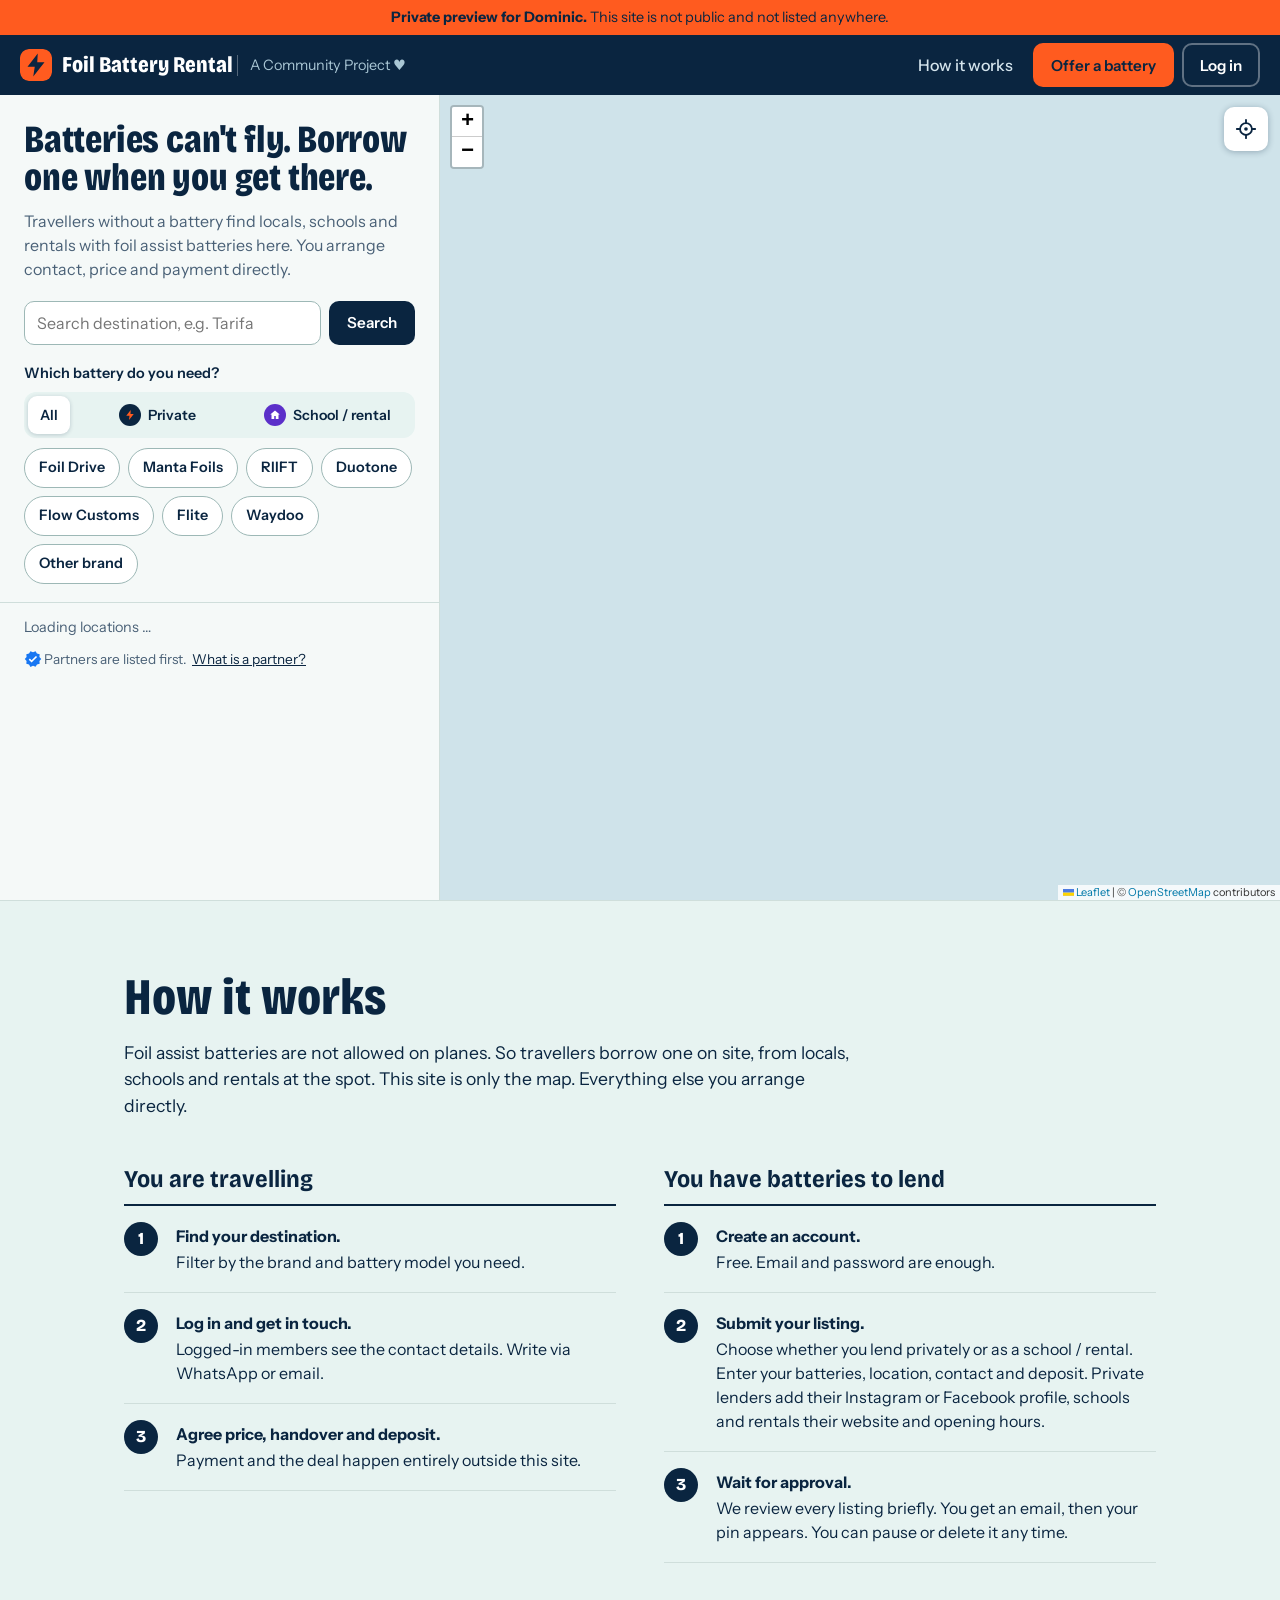
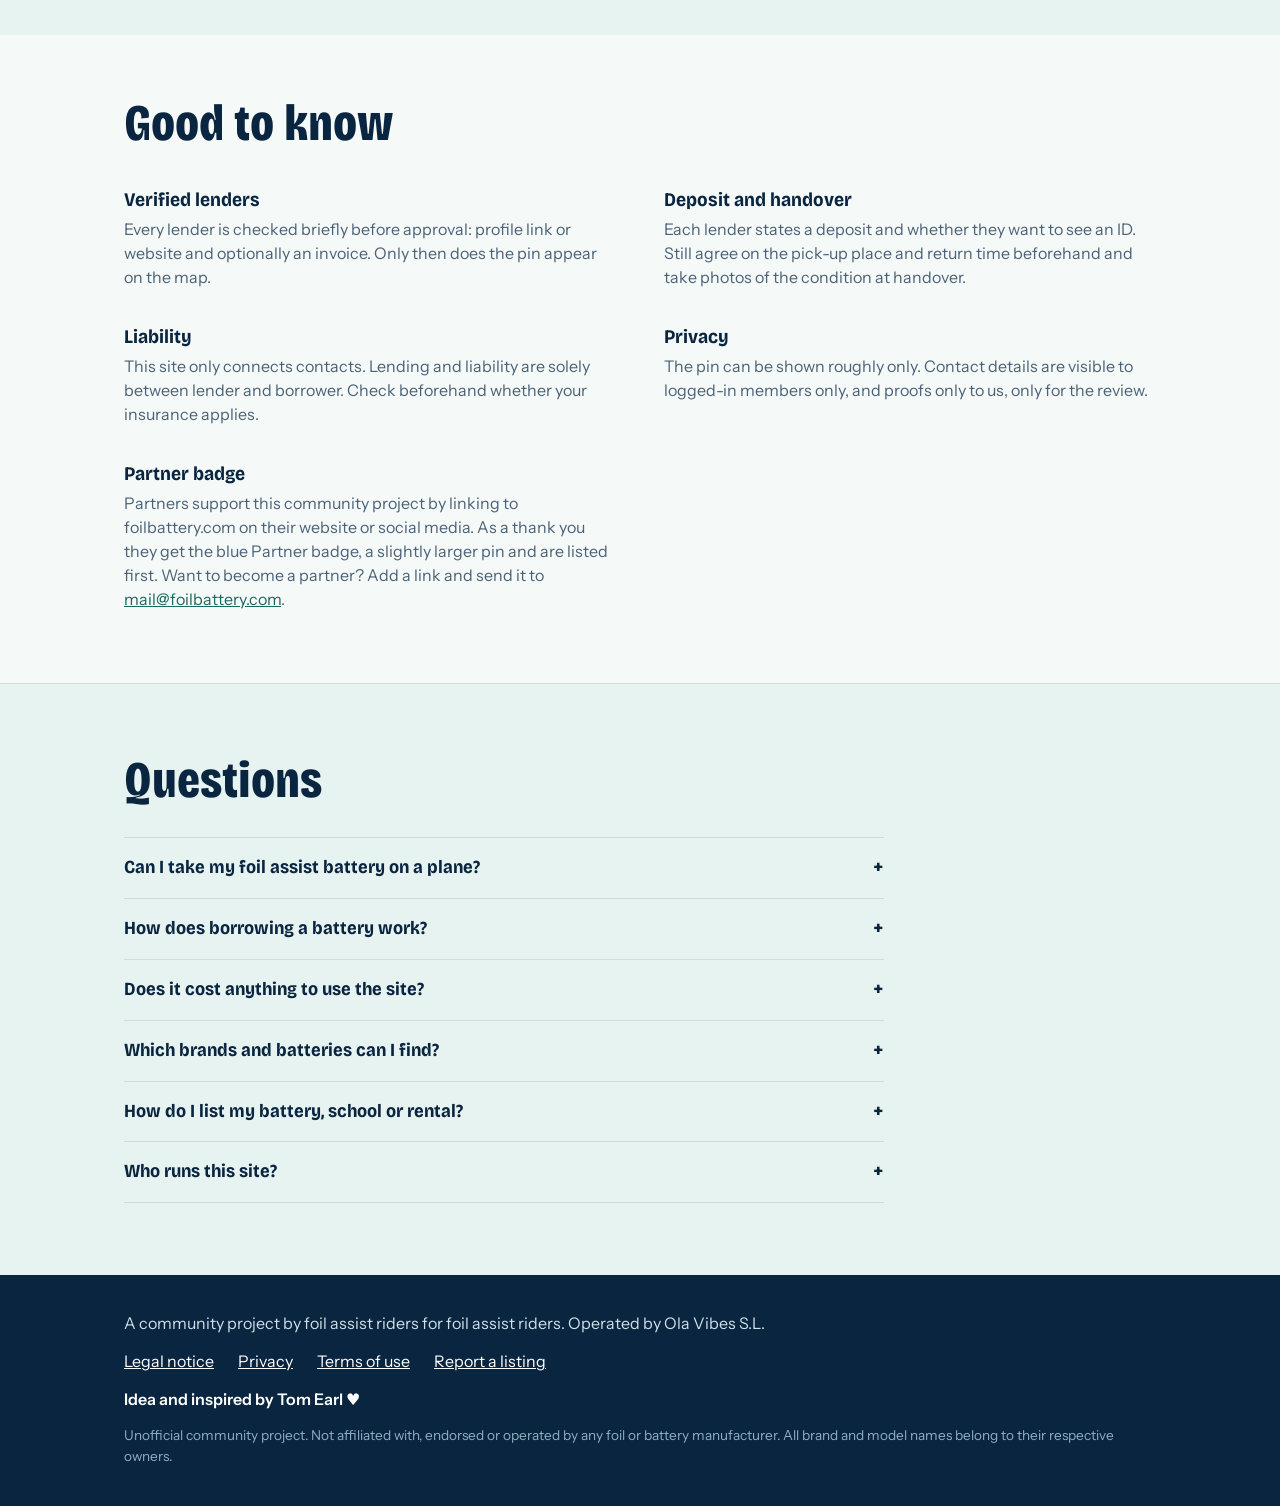
==== commit 265d6565: "Add private preview banner for Dominic Co-Authored-By: Claude Opus 5.5 <noreply@anthropic.com> Claud" ====
--- a/previewfordominic/index.html
+++ b/previewfordominic/index.html
@@ -24,6 +24,9 @@
   <link rel="stylesheet" href="assets/css/app.css">
 </head>
 <body>
+  <div class="preview-banner" id="preview-banner" role="note">
+    <strong>Private preview for Dominic.</strong> This site is not public and not listed anywhere.
+  </div>
   <a class="skip" href="#map" data-i18n="skip">Skip to map</a>
 
   <header class="topbar">
--- a/previewfordominic/assets/css/app.css
+++ b/previewfordominic/assets/css/app.css
@@ -125,6 +125,10 @@
 .who { color: #a9c6d4; font-size: .85rem; max-width: 200px; overflow: hidden; text-overflow: ellipsis; white-space: nowrap; }
 .btn .short { display: none; }
 
+.preview-banner {
+  background: var(--buoy); color: var(--ink);
+  padding: 8px 24px; font-size: .9rem; line-height: 1.35; text-align: center;
+}
 .demo-banner {
   display: flex; align-items: center; justify-content: space-between; gap: 16px;
   padding: 8px 20px; background: var(--shallows); font-size: .875rem; line-height: 1.35;
